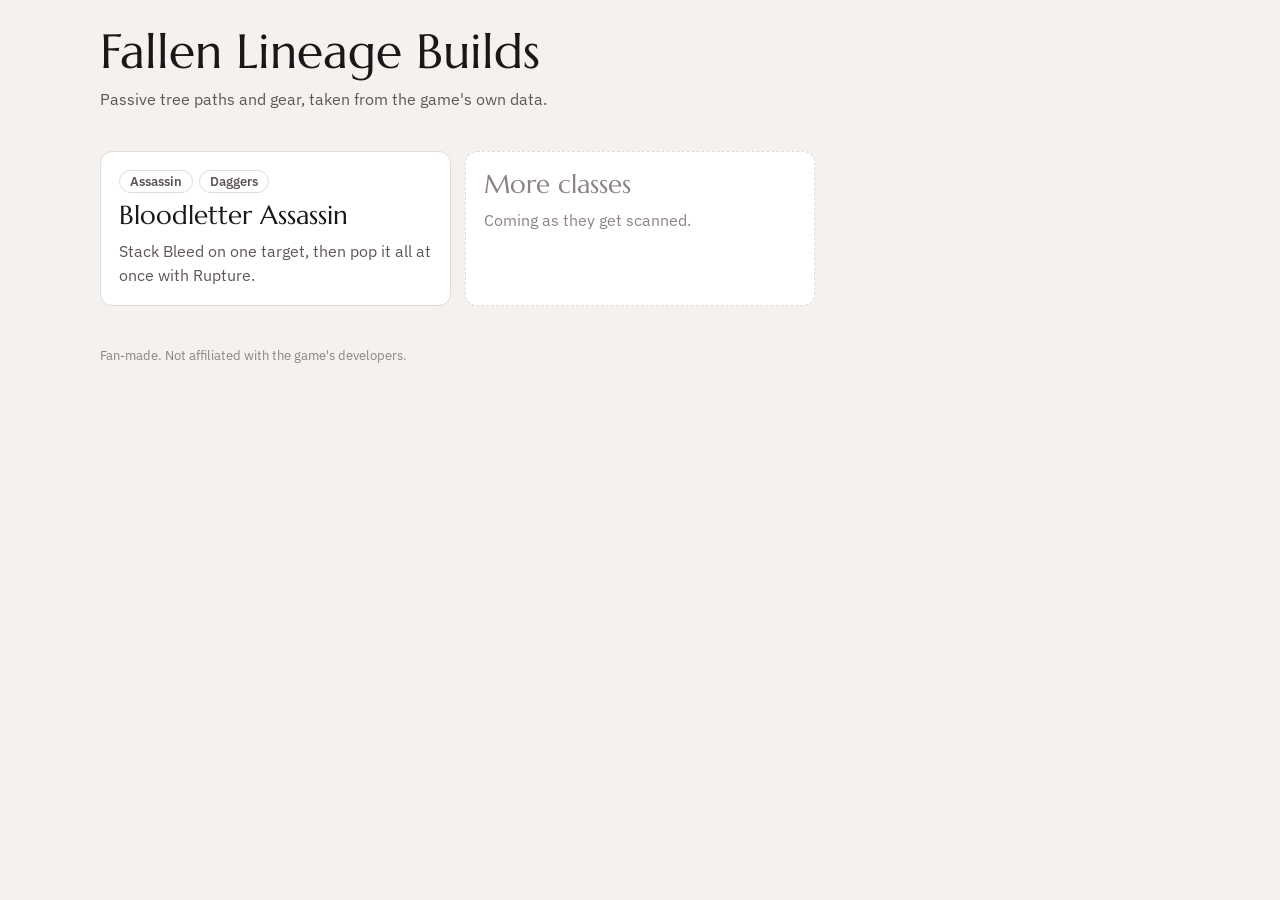
==== index.html @ 60399832 "Add build site: Bloodletter Assassin, tree map, gear and planner Co-Authored-By: Claude Opus 5.5 <no" ====
<!doctype html>
<html lang="en">
<head>
<meta charset="utf-8">
<meta name="viewport" content="width=device-width, initial-scale=1, viewport-fit=cover">
<title>Fallen Lineage Builds</title>
<meta name="description" content="Passive tree paths and gear for Fallen Lineage builds, read from the game's own data.">
<link rel="preconnect" href="https://fonts.googleapis.com">
<link rel="stylesheet" href="https://fonts.googleapis.com/css2?family=Marcellus&family=IBM+Plex+Sans:wght@400;600&family=IBM+Plex+Mono:wght@500&display=swap">
<link rel="stylesheet" href="assets/style.css">
</head>
<body>
<div class="wrap">
  <header>
    <h1>Fallen Lineage Builds</h1>
    <p class="muted">Passive tree paths and gear, taken from the game's own data.</p>
  </header>
  <div class="builds" id="builds"></div>
  <footer>Fan-made. Not affiliated with the game's developers.</footer>
</div>
<script>
fetch('builds/index.json').then(r=>r.json()).then(list=>{
  document.getElementById('builds').innerHTML=list.map(b=>
    `<a class="card bcard" href="build.html?id=${encodeURIComponent(b.id)}">
       <div class="meta"><span class="pill">${b.class}</span><span class="pill">${b.weapon}</span></div>
       <h2>${b.name}</h2><p class="muted">${b.summary}</p></a>`).join('')+
    `<div class="card bcard soon"><h2>More classes</h2><p>Coming as they get scanned.</p></div>`;
});
</script>
</body>
</html>
---- assets/style.css ----
/* One column, four blocks: path, milestones, gear, rotation. */
:root{
  --bg:#f4f1ee; --panel:#ffffff; --panel2:#f8f5f2; --ink:#1b1718; --muted:#5f5658; --faint:#8d8385; --line:#e2dbd7;
  --blood:#b3172b; --blood-ink:#ffffff; --blood-soft:#f6dfe2; --gold:#9a6f10; --node:#d3cbc7; --edge:#e3dcd8;
  --rar-common:#6f6865; --rar-rare:#2563b0; --rar-epic:#7a3cb0; --rar-legendary:#a8650a; --rar-mythic:#c01f35;
  --f-display:"Marcellus", Georgia, serif;
  --f-body:"IBM Plex Sans", system-ui, -apple-system, "Segoe UI", sans-serif;
  --f-mono:"IBM Plex Mono", ui-monospace, Menlo, monospace;
  color-scheme:light;
}
@media (prefers-color-scheme: dark){:root:not([data-theme="light"]){
  --bg:#121011; --panel:#1b1819; --panel2:#221e1f; --ink:#f1ecea; --muted:#bdb3b1; --faint:#857b7a; --line:#332d2e;
  --blood:#f0566a; --blood-ink:#1b0d10; --blood-soft:#3b1a20; --gold:#e0b552; --node:#3d3637; --edge:#2a2425;
  --rar-common:#b2aaa6; --rar-rare:#7cb0f0; --rar-epic:#bf93ea; --rar-legendary:#ebae4c; --rar-mythic:#f46a7c;
  color-scheme:dark;}}
:root[data-theme="dark"]{
  --bg:#121011; --panel:#1b1819; --panel2:#221e1f; --ink:#f1ecea; --muted:#bdb3b1; --faint:#857b7a; --line:#332d2e;
  --blood:#f0566a; --blood-ink:#1b0d10; --blood-soft:#3b1a20; --gold:#e0b552; --node:#3d3637; --edge:#2a2425;
  --rar-common:#b2aaa6; --rar-rare:#7cb0f0; --rar-epic:#bf93ea; --rar-legendary:#ebae4c; --rar-mythic:#f46a7c;
  color-scheme:dark;}
*{box-sizing:border-box}
html{scroll-behavior:smooth}
body{margin:0;background:var(--bg);color:var(--ink);font-family:var(--f-body);font-size:16px;line-height:1.5;
  padding-left:max(16px, env(safe-area-inset-left, 0px));padding-right:max(16px, env(safe-area-inset-right, 0px));padding-block:24px 64px}
.wrap{max-width:1080px;margin:0 auto;display:flex;flex-direction:column;gap:40px}
h1,h2,h3{font-family:var(--f-display);font-weight:400;margin:0;line-height:1.15;text-wrap:balance}
h1{font-size:clamp(2rem,5.5vw,3rem)}
h2{font-size:1.6rem}
h3{font-size:1.1rem}
p{margin:0}
a{color:var(--blood)}
.muted{color:var(--muted)}
.num{font-family:var(--f-mono);font-variant-numeric:tabular-nums}
:focus-visible{outline:2px solid var(--blood);outline-offset:2px}
button{font:inherit;color:var(--ink);background:var(--panel2);border:1px solid var(--line);border-radius:8px;padding:5px 11px;cursor:pointer}
button:hover{border-color:var(--blood)}
.top{display:flex;justify-content:space-between;align-items:center;gap:12px;font-size:.9rem}
.top a{text-decoration:none;color:var(--muted)}
.top a:hover{color:var(--blood)}
header{display:flex;flex-direction:column;gap:8px}
.meta{display:flex;flex-wrap:wrap;gap:6px}
.pill{font-size:.8rem;font-weight:600;border:1px solid var(--line);border-radius:99px;padding:1px 10px;color:var(--muted)}
section{display:flex;flex-direction:column;gap:14px}
.card{background:var(--panel);border:1px solid var(--line);border-radius:12px}

/* tree */
.treegrid{display:grid;grid-template-columns:minmax(0,1.3fr) minmax(0,1fr);gap:16px;align-items:start}
@media (max-width:880px){.treegrid{grid-template-columns:minmax(0,1fr)}}
.mapcol{display:flex;flex-direction:column;gap:10px;min-width:0;position:sticky;top:12px}
@media (max-width:880px){.mapcol{position:static}}
.map{position:relative;overflow:hidden;aspect-ratio:1/1;max-width:100%;touch-action:none}
.map svg{width:100%;height:100%;display:block;cursor:grab}
.map svg.drag{cursor:grabbing}
.ctrl{position:absolute;right:10px;top:10px;display:flex;gap:6px}
.e{stroke:var(--edge);stroke-width:5}
.e.on{stroke:var(--blood);stroke-width:12;stroke-linecap:round}
.n{fill:var(--node);cursor:pointer}
.n.k-keystone{stroke:var(--gold);stroke-width:6}
.n.k-start{fill:var(--panel);stroke:var(--faint);stroke-width:6}
.n.on,.n.k-start.on{fill:var(--blood)}
.badge{cursor:pointer}
.badge circle{fill:var(--blood);stroke:var(--panel);stroke-width:6}
.badge text{fill:var(--blood-ink);font-family:var(--f-mono);font-weight:500;text-anchor:middle;dominant-baseline:central;pointer-events:none}
.badge.off circle{fill:var(--node)}
.badge.off text{fill:var(--muted)}
.lbl{font-family:var(--f-body);font-weight:600;fill:var(--ink);paint-order:stroke;stroke:var(--panel);stroke-linejoin:round;pointer-events:none}
.lbl.off{fill:var(--faint)}
.slider{display:flex;align-items:center;gap:12px;padding:10px 14px}
.slider input{flex:1;min-width:0;accent-color:var(--blood)}
.miles{display:flex;flex-direction:column;overflow:hidden}
.mile{display:grid;grid-template-columns:2.6rem minmax(0,1fr);gap:10px;padding:10px 14px;border:0;border-top:1px solid var(--line);border-radius:0;background:none;text-align:left;width:100%}
.mile:first-child{border-top:0}
.mile:hover,.mile.cur{background:var(--blood-soft)}
.mile .pt{font-family:var(--f-display);font-size:1.4rem;color:var(--blood);line-height:1.1;text-align:center}
.mile b{font-family:var(--f-display);font-weight:400;font-size:1.05rem}
.mile .ks{font-size:.7rem;font-weight:600;color:var(--gold);border:1px solid currentColor;border-radius:99px;padding:0 6px;margin-left:6px;vertical-align:2px}
.mile span.d{display:block;font-size:.88rem;color:var(--muted)}
.mile span.c{display:block;font-size:.85rem;color:var(--blood)}
.mile.fill{cursor:default;color:var(--muted);font-size:.88rem}
.mile.fill:hover{background:none}

/* gear */
.gear{display:flex;flex-direction:column}
.gr{display:grid;grid-template-columns:5rem minmax(0,1fr) auto;gap:6px 14px;align-items:baseline;padding:12px 16px;border-top:1px solid var(--line)}
.gr:first-child{border-top:0}
.gr .slot{font-size:.85rem;font-weight:600;color:var(--muted)}
.gr .name{font-family:var(--f-display);font-size:1.1rem}
.gr .why{grid-column:2;font-size:.9rem;color:var(--muted)}
.gr .alt{grid-column:2;font-size:.82rem;color:var(--faint)}
.gr .price{grid-row:1;grid-column:3;text-align:right;white-space:nowrap}
@media (max-width:520px){.gr{grid-template-columns:minmax(0,1fr) auto}.gr .slot{grid-column:1/-1}.gr .why,.gr .alt{grid-column:1/-1}.gr .price{grid-row:2;grid-column:2}}
.r-common{color:var(--rar-common)}.r-rare{color:var(--rar-rare)}.r-epic{color:var(--rar-epic)}.r-legendary{color:var(--rar-legendary)}.r-mythic{color:var(--rar-mythic)}

/* rotation */
.rot{display:grid;grid-template-columns:repeat(auto-fit,minmax(170px,1fr));gap:10px;list-style:none;margin:0;padding:0;counter-reset:r}
.rot li{counter-increment:r;padding:12px 14px;display:flex;flex-direction:column;gap:2px}
.rot li::before{content:counter(r);font-family:var(--f-display);font-size:1.4rem;color:var(--blood);line-height:1}
.rot b{font-weight:600}
.rot span{font-size:.88rem;color:var(--muted)}

/* index */
.builds{display:grid;grid-template-columns:repeat(auto-fill,minmax(280px,1fr));gap:14px}
.bcard{display:flex;flex-direction:column;gap:8px;padding:18px;text-decoration:none;color:inherit}
.bcard:hover{border-color:var(--blood)}
.bcard.soon{border-style:dashed;color:var(--faint)}
footer{font-size:.82rem;color:var(--faint)}
@media (prefers-reduced-motion: reduce){html{scroll-behavior:auto}*{transition:none!important}}
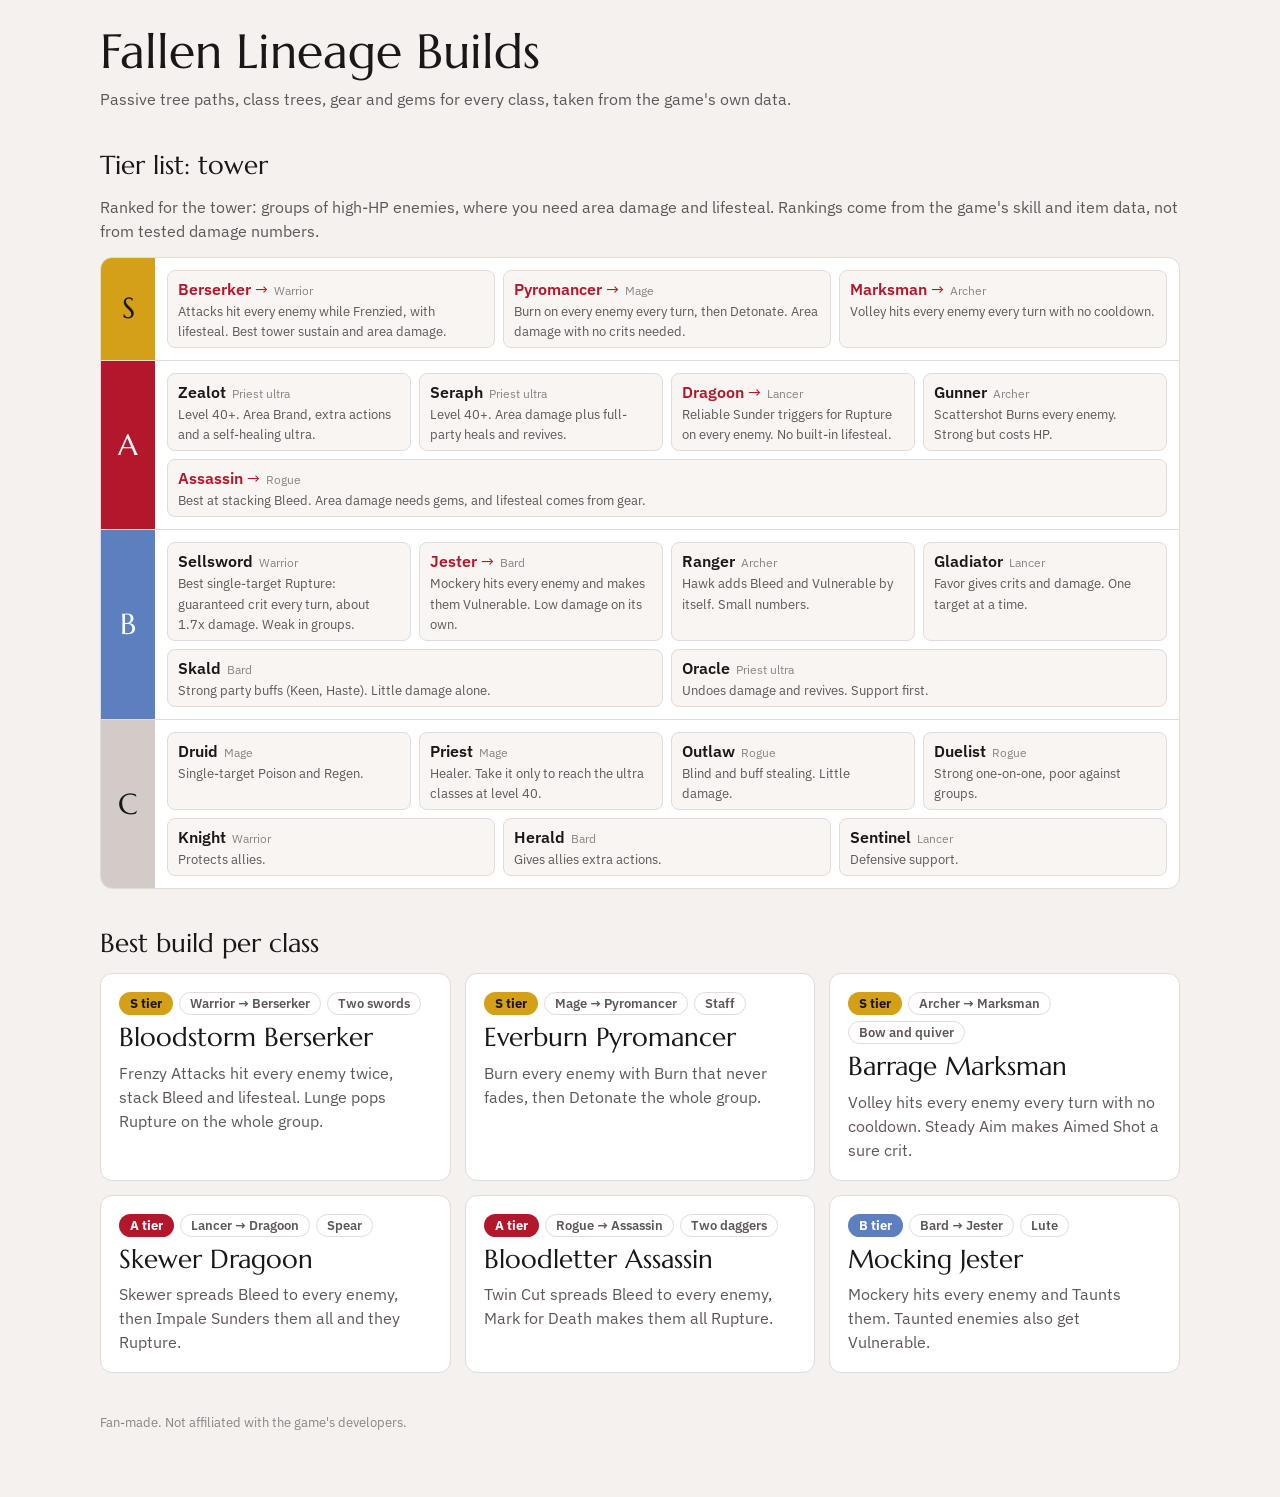
==== commit b5797fd6: "Builds for all six classes, tower tier list, skill gems - tools/make_builds.py generates every build" ====
--- a/index.html
+++ b/index.html
@@ -13,18 +13,30 @@
 <div class="wrap">
   <header>
     <h1>Fallen Lineage Builds</h1>
-    <p class="muted">Passive tree paths and gear, taken from the game's own data.</p>
+    <p class="muted">Passive tree paths, class trees, gear and gems for every class, taken from the game's own data.</p>
   </header>
-  <div class="builds" id="builds"></div>
+  <section>
+    <h2>Tier list: tower</h2>
+    <p class="muted">Ranked for the tower: groups of high-HP enemies, where you need area damage and lifesteal. Rankings come from the game's skill and item data, not from tested damage numbers.</p>
+    <div class="card tiers" id="tiers"></div>
+  </section>
+  <section>
+    <h2>Best build per class</h2>
+    <div class="builds" id="builds"></div>
+  </section>
   <footer>Fan-made. Not affiliated with the game's developers.</footer>
 </div>
 <script>
-fetch('builds/index.json').then(r=>r.json()).then(list=>{
+Promise.all([fetch('builds/index.json').then(r=>r.json()),fetch('builds/tiers.json').then(r=>r.json())]).then(([list,tiers])=>{
+  const link={};list.forEach(b=>link[b.class.split('→').pop().trim()]=b.id);
+  document.getElementById('tiers').innerHTML=tiers.map(t=>
+    `<div class="trow"><span class="tl t-${t.tier}">${t.tier}</span><div class="ents">${t.entries.map(e=>{
+      const name=link[e.name]?`<a href="build.html?id=${link[e.name]}"><b>${e.name}</b> →</a>`:`<b>${e.name}</b>`;
+      return `<div class="ent">${name}<span class="f">${e.from}</span><p>${e.why}</p></div>`}).join('')}</div></div>`).join('');
   document.getElementById('builds').innerHTML=list.map(b=>
     `<a class="card bcard" href="build.html?id=${encodeURIComponent(b.id)}">
-       <div class="meta"><span class="pill">${b.class}</span><span class="pill">${b.weapon}</span></div>
-       <h2>${b.name}</h2><p class="muted">${b.summary}</p></a>`).join('')+
-    `<div class="card bcard soon"><h2>More classes</h2><p>Coming as they get scanned.</p></div>`;
+       <div class="meta"><span class="pill tier t-${b.tier}">${b.tier} tier</span><span class="pill">${b.class}</span><span class="pill">${b.weapon}</span></div>
+       <h2>${b.name}</h2><p class="muted">${b.summary}</p></a>`).join('');
 });
 </script>
 </body>
--- a/assets/style.css
+++ b/assets/style.css
@@ -105,3 +105,41 @@
 .bcard.soon{border-style:dashed;color:var(--faint)}
 footer{font-size:.82rem;color:var(--faint)}
 @media (prefers-reduced-motion: reduce){html{scroll-behavior:auto}*{transition:none!important}}
+
+/* class tree */
+[hidden]{display:none!important}
+.ctree{display:grid;grid-template-columns:repeat(3,minmax(0,1fr));gap:12px}
+@media (max-width:760px){.ctree{grid-template-columns:minmax(0,1fr)}}
+.br{padding:14px;display:flex;flex-direction:column;gap:8px}
+.cn{display:grid;grid-template-columns:1.8rem minmax(0,1fr);gap:8px;padding:8px;border-radius:8px;color:var(--faint)}
+.cn.on{background:var(--blood-soft);color:var(--ink)}
+.cn .cnum{font-family:var(--f-display);font-size:1.3rem;color:var(--blood);line-height:1.1;text-align:center}
+.cn b{font-weight:600}
+.cn .d{display:block;font-size:.85rem}
+.cn.on .d{color:var(--muted)}
+.cn .w{display:block;font-size:.82rem;color:var(--blood)}
+.ks{font-size:.7rem;font-weight:600;color:var(--gold);border:1px solid currentColor;border-radius:99px;padding:0 6px}
+.mile.stat{background:var(--blood-soft);color:var(--ink)}
+.mile.stat b{font-family:var(--f-body);font-weight:600;font-size:.98rem}
+
+/* gems */
+.gemrow{display:flex;flex-wrap:wrap;gap:6px;margin-bottom:4px}
+.gem{border:1px solid var(--line);border-radius:8px;background:var(--panel2);font-size:.85rem}
+.gem summary{cursor:pointer;padding:2px 10px;font-weight:600;color:var(--ink);list-style:none}
+.gem summary::-webkit-details-marker{display:none}
+.gem[open]{flex-basis:100%}
+.gem span{display:block;padding:4px 10px 8px;color:var(--muted)}
+
+/* tiers */
+.tier{color:var(--ink);border-color:transparent;font-weight:700}
+.t-S{background:#d4a017;color:#1b1718}.t-A{background:var(--blood);color:var(--blood-ink)}.t-B{background:#5b7fbf;color:#fff}.t-C{background:var(--node);color:var(--ink)}
+.tiers{display:flex;flex-direction:column;overflow:hidden}
+.trow{display:grid;grid-template-columns:3.4rem minmax(0,1fr);border-top:1px solid var(--line)}
+.trow:first-child{border-top:0}
+.trow .tl{display:flex;align-items:center;justify-content:center;font-family:var(--f-display);font-size:1.8rem}
+.trow .ents{display:flex;flex-wrap:wrap;gap:8px;padding:12px}
+.ent{background:var(--panel2);border:1px solid var(--line);border-radius:8px;padding:6px 10px;min-width:0;max-width:100%;flex:1 1 230px}
+.ent b{font-weight:600}
+.ent .f{font-size:.78rem;color:var(--faint);margin-left:6px}
+.ent p{font-size:.84rem;color:var(--muted)}
+.ent a{text-decoration:none}
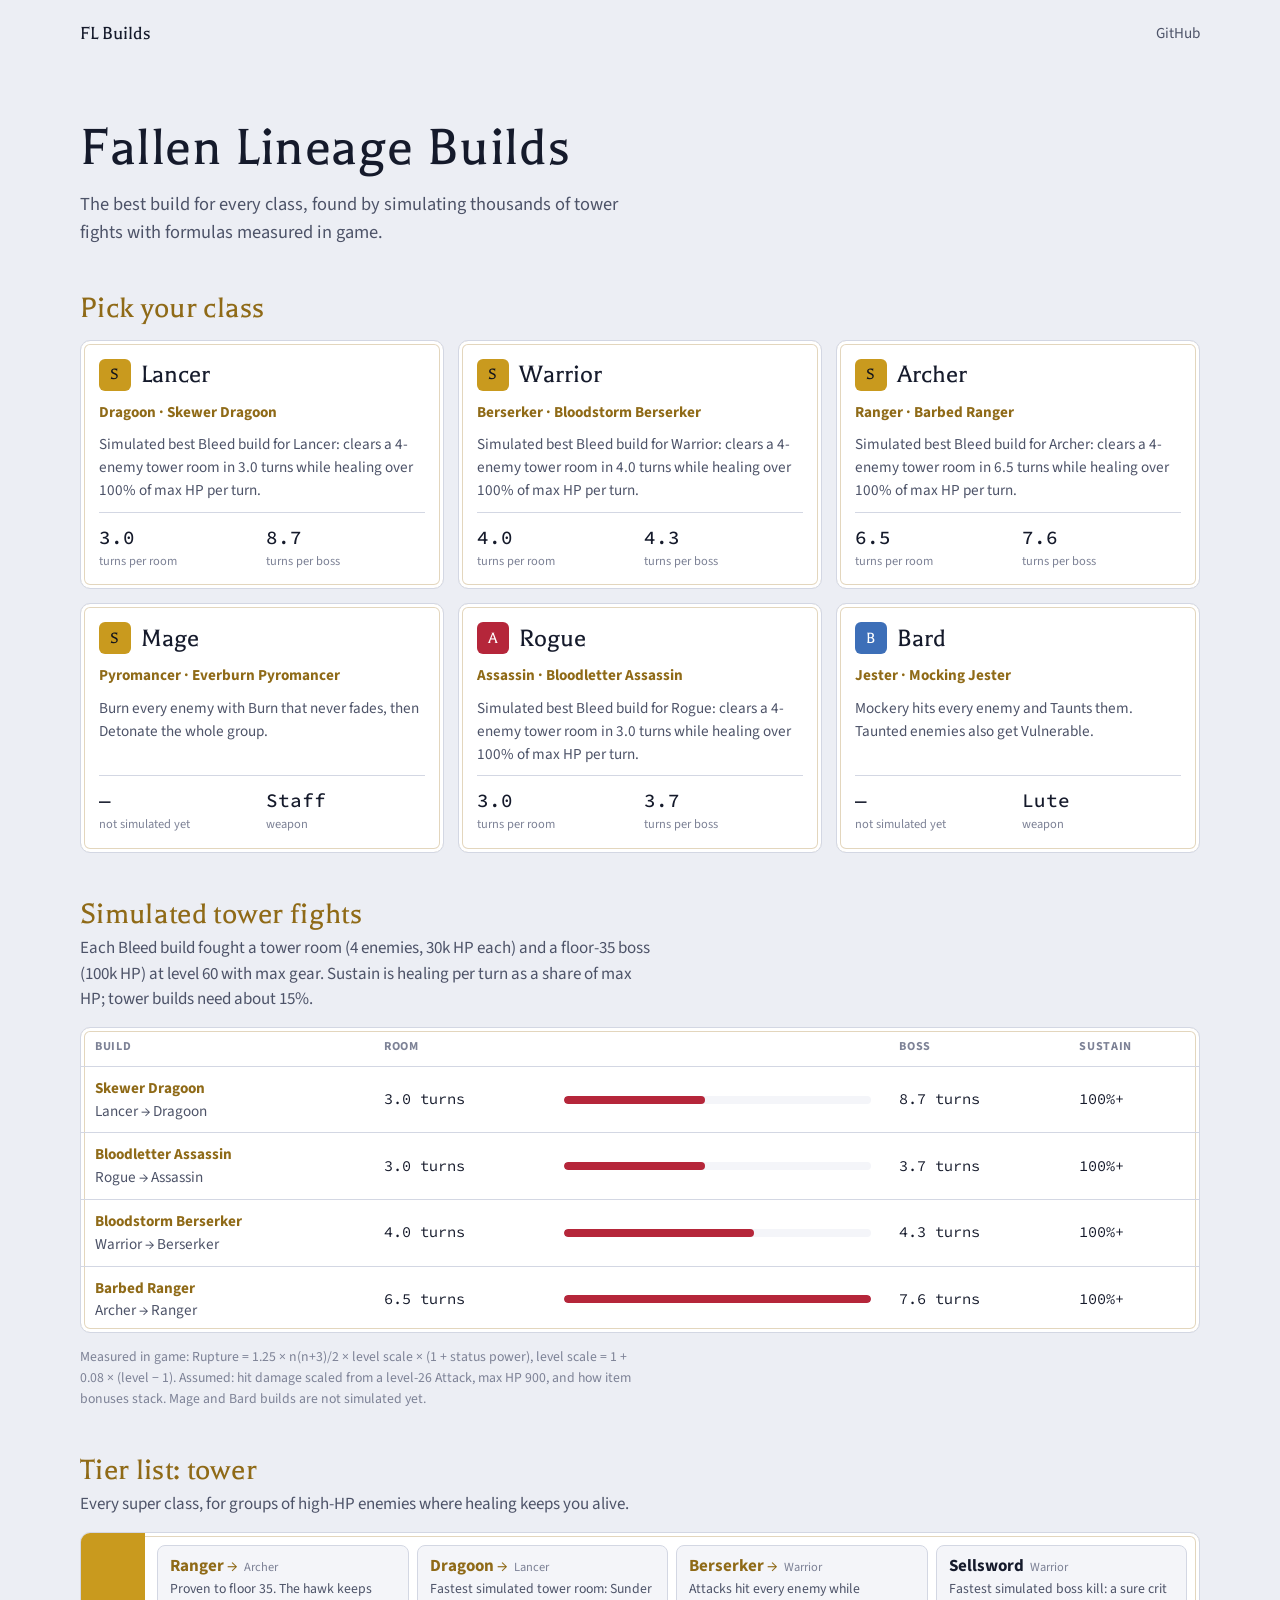
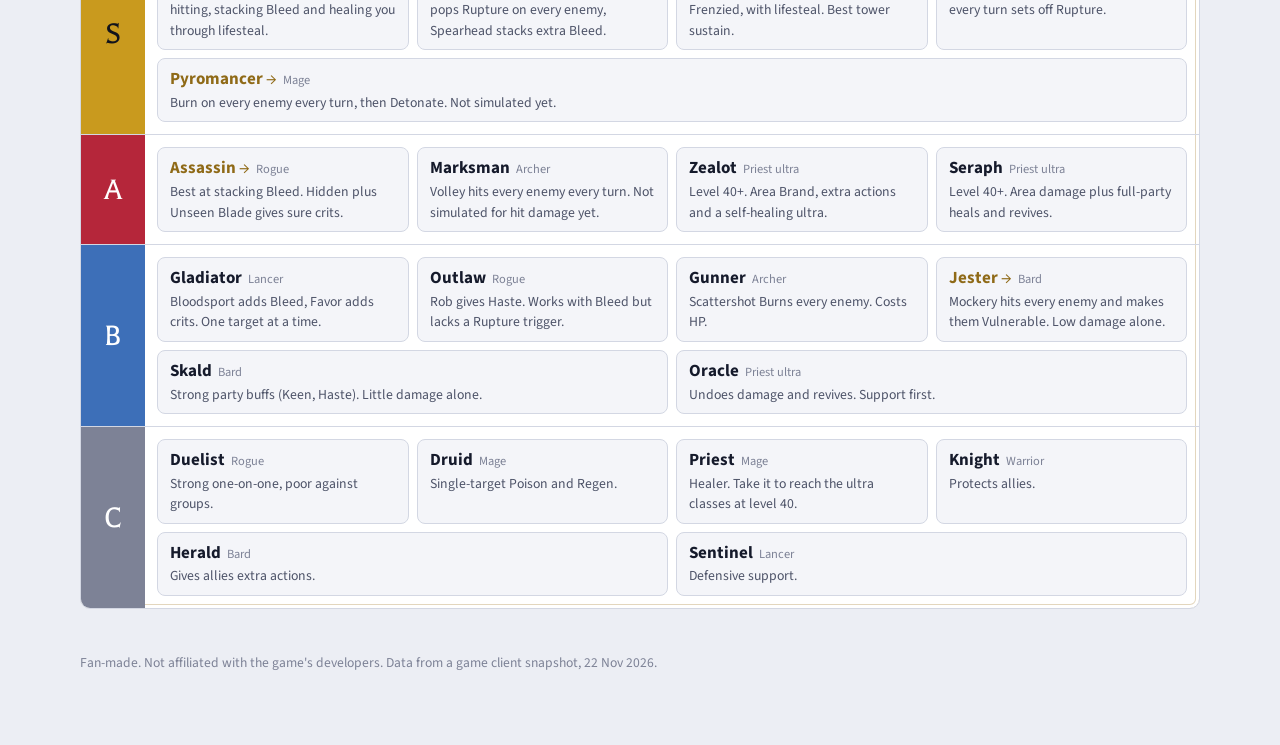
==== commit 4fc2d25c: "Redesign site; simulator-driven builds with sustain scoring - New look based on the game's own UI (n" ====
--- a/index.html
+++ b/index.html
@@ -4,39 +4,70 @@
 <meta charset="utf-8">
 <meta name="viewport" content="width=device-width, initial-scale=1, viewport-fit=cover">
 <title>Fallen Lineage Builds</title>
-<meta name="description" content="Passive tree paths and gear for Fallen Lineage builds, read from the game's own data.">
+<meta name="description" content="Best build for every Fallen Lineage class, found by simulating thousands of tower fights.">
 <link rel="preconnect" href="https://fonts.googleapis.com">
-<link rel="stylesheet" href="https://fonts.googleapis.com/css2?family=Marcellus&family=IBM+Plex+Sans:wght@400;600&family=IBM+Plex+Mono:wght@500&display=swap">
+<link rel="stylesheet" href="https://fonts.googleapis.com/css2?family=Balthazar&family=Source+Sans+3:wght@400;600;700&family=Source+Code+Pro:wght@500&display=swap">
 <link rel="stylesheet" href="assets/style.css">
 </head>
 <body>
 <div class="wrap">
-  <header>
+  <div class="top"><a class="brand" href="./">FL Builds</a><a href="https://github.com/IamN4m3l3ss/FL-Builds">GitHub</a></div>
+
+  <header class="hero">
     <h1>Fallen Lineage Builds</h1>
-    <p class="muted">Passive tree paths, class trees, gear and gems for every class, taken from the game's own data.</p>
+    <p>The best build for every class, found by simulating thousands of tower fights with formulas measured in game.</p>
   </header>
+
   <section>
-    <h2>Tier list: tower</h2>
-    <p class="muted">Ranked for the tower: groups of high-HP enemies, where you need area damage and lifesteal. Rankings come from the game's skill and item data, not from tested damage numbers.</p>
-    <div class="card tiers" id="tiers"></div>
+    <div class="sechead"><h2>Pick your class</h2></div>
+    <div class="crests" id="crests"></div>
   </section>
+
+  <section id="sim">
+    <div class="sechead">
+      <h2>Simulated tower fights</h2>
+      <p>Each Bleed build fought a tower room (4 enemies, 30k HP each) and a floor-35 boss (100k HP) at level 60 with max gear. Sustain is healing per turn as a share of max HP; tower builds need about 15%.</p>
+    </div>
+    <div class="panel tablewrap"><table>
+      <thead><tr><th>Build</th><th>Room</th><th></th><th>Boss</th><th>Sustain</th></tr></thead>
+      <tbody id="simrows"></tbody>
+    </table></div>
+    <p class="note">Measured in game: Rupture = 1.25 × n(n+3)/2 × level scale × (1 + status power), level scale = 1 + 0.08 × (level − 1). Assumed: hit damage scaled from a level-26 Attack, max HP 900, and how item bonuses stack. Mage and Bard builds are not simulated yet.</p>
+  </section>
+
   <section>
-    <h2>Best build per class</h2>
-    <div class="builds" id="builds"></div>
+    <div class="sechead"><h2>Tier list: tower</h2><p>Every super class, for groups of high-HP enemies where healing keeps you alive.</p></div>
+    <div class="panel tiers" id="tiers"></div>
   </section>
-  <footer>Fan-made. Not affiliated with the game's developers.</footer>
+
+  <footer>Fan-made. Not affiliated with the game's developers. Data from a game client snapshot, 22 Nov 2026.</footer>
 </div>
 <script>
-Promise.all([fetch('builds/index.json').then(r=>r.json()),fetch('builds/tiers.json').then(r=>r.json())]).then(([list,tiers])=>{
-  const link={};list.forEach(b=>link[b.class.split('→').pop().trim()]=b.id);
-  document.getElementById('tiers').innerHTML=tiers.map(t=>
-    `<div class="trow"><span class="tl t-${t.tier}">${t.tier}</span><div class="ents">${t.entries.map(e=>{
-      const name=link[e.name]?`<a href="build.html?id=${link[e.name]}"><b>${e.name}</b> →</a>`:`<b>${e.name}</b>`;
-      return `<div class="ent">${name}<span class="f">${e.from}</span><p>${e.why}</p></div>`}).join('')}</div></div>`).join('');
-  document.getElementById('builds').innerHTML=list.map(b=>
-    `<a class="card bcard" href="build.html?id=${encodeURIComponent(b.id)}">
-       <div class="meta"><span class="pill tier t-${b.tier}">${b.tier} tier</span><span class="pill">${b.class}</span><span class="pill">${b.weapon}</span></div>
-       <h2>${b.name}</h2><p class="muted">${b.summary}</p></a>`).join('');
+Promise.all([fetch('builds/index.json').then(r => r.json()), fetch('builds/tiers.json').then(r => r.json())]).then(([list, tiers]) => {
+  const link = {}; list.forEach(b => link[b.class.split('→').pop().trim()] = b.id);
+  const t = (x, d = 1) => x == null ? '—' : x.toFixed(d);
+  document.getElementById('crests').innerHTML = list.map(b => {
+    const [cls, sup] = b.class.split('→').map(s => s.trim());
+    const stats = b.sim
+      ? `<div class="stat"><b>${t(b.sim.room)}</b><span>turns per room</span></div><div class="stat"><b>${t(b.sim.boss)}</b><span>turns per boss</span></div>`
+      : `<div class="stat"><b>—</b><span>not simulated yet</span></div><div class="stat"><b>${b.weapon}</b><span>weapon</span></div>`;
+    return `<a class="panel crest" href="build.html?id=${encodeURIComponent(b.id)}">
+      <div class="row"><span class="tier ${b.tier}">${b.tier}</span><span class="cls">${cls}</span></div>
+      <span class="sup">${sup} · ${b.name}</span>
+      <p>${b.summary}</p>
+      <div class="stats">${stats}</div></a>`;
+  }).join('');
+  const sims = list.filter(b => b.sim).sort((a, b) => a.sim.room - b.sim.room);
+  const worst = Math.max(...sims.map(b => b.sim.room), 1);
+  document.getElementById('simrows').innerHTML = sims.map(b =>
+    `<tr><td><a href="build.html?id=${b.id}">${b.name}</a><br><span class="muted">${b.class}</span></td>
+     <td class="n">${t(b.sim.room)} turns</td><td style="width:30%"><div class="bar"><i style="width:${(b.sim.room / worst * 100).toFixed(0)}%"></i></div></td>
+     <td class="n">${t(b.sim.boss)} turns</td><td class="n">${b.sim.sustain == null ? '—' : b.sim.sustain >= 100 ? '100%+' : b.sim.sustain.toFixed(0) + '%'}</td></tr>`).join('');
+  document.getElementById('tiers').innerHTML = tiers.map(row =>
+    `<div class="trow"><span class="tl ${row.tier}">${row.tier}</span><div class="ents">${row.entries.map(e => {
+      const nm = link[e.name] ? `<a href="build.html?id=${link[e.name]}"><b>${e.name}</b> →</a>` : `<b>${e.name}</b>`;
+      return `<div class="ent">${nm}<span class="f">${e.from}</span><p>${e.why}</p></div>`;
+    }).join('')}</div></div>`).join('');
 });
 </script>
 </body>
--- a/assets/style.css
+++ b/assets/style.css
@@ -1,145 +1,214 @@
-/* One column, four blocks: path, milestones, gear, rotation. */
+/* War table: the game's own UI language (navy panels, thin gold frames, Balthazar) for a build codex.
+   Layout: one column; sticky section bar on build pages; every block is a framed panel. */
 :root{
-  --bg:#f4f1ee; --panel:#ffffff; --panel2:#f8f5f2; --ink:#1b1718; --muted:#5f5658; --faint:#8d8385; --line:#e2dbd7;
-  --blood:#b3172b; --blood-ink:#ffffff; --blood-soft:#f6dfe2; --gold:#9a6f10; --node:#d3cbc7; --edge:#e3dcd8;
-  --rar-common:#6f6865; --rar-rare:#2563b0; --rar-epic:#7a3cb0; --rar-legendary:#a8650a; --rar-mythic:#c01f35;
-  --f-display:"Marcellus", Georgia, serif;
-  --f-body:"IBM Plex Sans", system-ui, -apple-system, "Segoe UI", sans-serif;
-  --f-mono:"IBM Plex Mono", ui-monospace, Menlo, monospace;
+  --bg:#eceef4; --panel:#ffffff; --panel2:#f4f5f9; --line:#d3d7e3; --frame:#b89a5a;
+  --ink:#151a2b; --muted:#4d5368; --faint:#7d8296;
+  --gold:#8f6a17; --blood:#b5263a; --blood-soft:#f8e3e6; --sky:#2b62c4; --violet:#7b45c4;
+  --t-S:#c99a1e; --t-A:#b5263a; --t-B:#3d6fb8; --t-C:#7d8296;
+  --node:#c9cdd9; --edge:#dde0e9;
+  --f-display:"Balthazar", "Cinzel", Georgia, serif;
+  --f-body:"Source Sans 3", "Source Sans Pro", system-ui, -apple-system, "Segoe UI", sans-serif;
+  --f-mono:"Source Code Pro", ui-monospace, Menlo, monospace;
   color-scheme:light;
 }
 @media (prefers-color-scheme: dark){:root:not([data-theme="light"]){
-  --bg:#121011; --panel:#1b1819; --panel2:#221e1f; --ink:#f1ecea; --muted:#bdb3b1; --faint:#857b7a; --line:#332d2e;
-  --blood:#f0566a; --blood-ink:#1b0d10; --blood-soft:#3b1a20; --gold:#e0b552; --node:#3d3637; --edge:#2a2425;
-  --rar-common:#b2aaa6; --rar-rare:#7cb0f0; --rar-epic:#bf93ea; --rar-legendary:#ebae4c; --rar-mythic:#f46a7c;
+  --bg:#0c1020; --panel:#141a2c; --panel2:#1b2238; --line:#262f4a; --frame:#6e5a34;
+  --ink:#eee8d8; --muted:#aeb0c2; --faint:#6f7490;
+  --gold:#e0be72; --blood:#ec5a68; --blood-soft:#3a1822; --sky:#7fb0ff; --violet:#b48cf0;
+  --t-S:#e0b54a; --t-A:#e2505f; --t-B:#5f8fdc; --t-C:#5d6380;
+  --node:#2c3550; --edge:#1f273d;
   color-scheme:dark;}}
 :root[data-theme="dark"]{
-  --bg:#121011; --panel:#1b1819; --panel2:#221e1f; --ink:#f1ecea; --muted:#bdb3b1; --faint:#857b7a; --line:#332d2e;
-  --blood:#f0566a; --blood-ink:#1b0d10; --blood-soft:#3b1a20; --gold:#e0b552; --node:#3d3637; --edge:#2a2425;
-  --rar-common:#b2aaa6; --rar-rare:#7cb0f0; --rar-epic:#bf93ea; --rar-legendary:#ebae4c; --rar-mythic:#f46a7c;
+  --bg:#0c1020; --panel:#141a2c; --panel2:#1b2238; --line:#262f4a; --frame:#6e5a34;
+  --ink:#eee8d8; --muted:#aeb0c2; --faint:#6f7490;
+  --gold:#e0be72; --blood:#ec5a68; --blood-soft:#3a1822; --sky:#7fb0ff; --violet:#b48cf0;
+  --t-S:#e0b54a; --t-A:#e2505f; --t-B:#5f8fdc; --t-C:#5d6380;
+  --node:#2c3550; --edge:#1f273d;
   color-scheme:dark;}
+
 *{box-sizing:border-box}
-html{scroll-behavior:smooth}
-body{margin:0;background:var(--bg);color:var(--ink);font-family:var(--f-body);font-size:16px;line-height:1.5;
-  padding-left:max(16px, env(safe-area-inset-left, 0px));padding-right:max(16px, env(safe-area-inset-right, 0px));padding-block:24px 64px}
-.wrap{max-width:1080px;margin:0 auto;display:flex;flex-direction:column;gap:40px}
-h1,h2,h3{font-family:var(--f-display);font-weight:400;margin:0;line-height:1.15;text-wrap:balance}
-h1{font-size:clamp(2rem,5.5vw,3rem)}
-h2{font-size:1.6rem}
-h3{font-size:1.1rem}
+[hidden]{display:none!important}
+html{scroll-behavior:smooth;scroll-padding-top:64px}
+body{margin:0;background:var(--bg);color:var(--ink);font-family:var(--f-body);font-size:17px;line-height:1.5;
+  padding-left:max(16px, env(safe-area-inset-left, 0px));padding-right:max(16px, env(safe-area-inset-right, 0px));padding-block:0 72px}
+body::before{content:"";position:fixed;inset:0 0 auto;height:env(safe-area-inset-top, 0px);z-index:10;background:var(--bg)}
+.wrap{max-width:1120px;margin:0 auto;display:flex;flex-direction:column;gap:44px}
+h1,h2,h3{font-family:var(--f-display);font-weight:400;margin:0;line-height:1.1;text-wrap:balance;letter-spacing:.01em}
+h1{font-size:clamp(2.4rem,6vw,3.6rem)}
+h2{font-size:clamp(1.6rem,3.2vw,2rem);color:var(--gold)}
+h3{font-size:1.25rem}
 p{margin:0}
-a{color:var(--blood)}
+a{color:inherit}
 .muted{color:var(--muted)}
 .num{font-family:var(--f-mono);font-variant-numeric:tabular-nums}
-:focus-visible{outline:2px solid var(--blood);outline-offset:2px}
-button{font:inherit;color:var(--ink);background:var(--panel2);border:1px solid var(--line);border-radius:8px;padding:5px 11px;cursor:pointer}
-button:hover{border-color:var(--blood)}
-.top{display:flex;justify-content:space-between;align-items:center;gap:12px;font-size:.9rem}
+:focus-visible{outline:2px solid var(--gold);outline-offset:2px}
+button{font:inherit;font-size:.9rem;color:var(--ink);background:var(--panel2);border:1px solid var(--line);border-radius:6px;padding:5px 12px;cursor:pointer}
+button:hover{border-color:var(--gold)}
+
+/* framed panel, like the in-game windows */
+.panel{background:var(--panel);border:1px solid var(--line);border-radius:10px;
+  box-shadow:inset 0 0 0 3px var(--panel), inset 0 0 0 4px color-mix(in srgb, var(--frame) 40%, transparent)}
+.label{font-size:.76rem;font-weight:700;letter-spacing:.08em;text-transform:uppercase;color:var(--faint)}
+.tier{display:inline-flex;align-items:center;justify-content:center;font-family:var(--f-display);font-size:1.05rem;width:1.9em;height:1.9em;border-radius:6px;color:#11131c;background:var(--t-C);flex:none}
+.tier.S{background:var(--t-S)}.tier.A{background:var(--t-A);color:#fff}.tier.B{background:var(--t-B);color:#fff}.tier.C{background:var(--t-C);color:#fff}
+.chip{display:inline-flex;align-items:center;gap:6px;font-size:.86rem;border:1px solid var(--line);border-radius:99px;padding:2px 11px;color:var(--muted);background:var(--panel2)}
+
+/* top bar */
+.top{display:flex;justify-content:space-between;align-items:center;gap:12px;padding-block:18px 0;font-size:.95rem}
 .top a{text-decoration:none;color:var(--muted)}
-.top a:hover{color:var(--blood)}
-header{display:flex;flex-direction:column;gap:8px}
-.meta{display:flex;flex-wrap:wrap;gap:6px}
-.pill{font-size:.8rem;font-weight:600;border:1px solid var(--line);border-radius:99px;padding:1px 10px;color:var(--muted)}
+.top a:hover{color:var(--gold)}
+.brand{font-family:var(--f-display);font-size:1.25rem;color:var(--ink)!important}
+
+/* home */
+.hero{display:flex;flex-direction:column;gap:12px;padding-top:24px}
+.hero p{font-size:1.15rem;color:var(--muted);max-width:62ch}
+.crests{display:grid;grid-template-columns:repeat(3,minmax(0,1fr));gap:14px}
+@media (max-width:900px){.crests{grid-template-columns:repeat(2,minmax(0,1fr))}}
+@media (max-width:560px){.crests{grid-template-columns:minmax(0,1fr)}}
+.crest{display:flex;flex-direction:column;gap:10px;padding:18px;text-decoration:none;transition:transform .15s}
+.crest:hover{transform:translateY(-2px)}
+.crest .row{display:flex;align-items:center;gap:10px}
+.crest .cls{font-family:var(--f-display);font-size:1.7rem;line-height:1}
+.crest .sup{color:var(--gold);font-weight:700;font-size:.95rem}
+.crest p{color:var(--muted);font-size:.95rem}
+.stats{display:grid;grid-template-columns:repeat(2,minmax(0,1fr));gap:8px;border-top:1px solid var(--line);padding-top:10px;margin-top:auto}
+.stat{display:flex;flex-direction:column}
+.stat b{font-family:var(--f-mono);font-size:1.2rem;font-weight:500}
+.stat span{font-size:.78rem;color:var(--faint)}
+.tiers{display:flex;flex-direction:column;overflow:hidden}
+.trow{display:grid;grid-template-columns:4rem minmax(0,1fr);border-top:1px solid var(--line)}
+.trow:first-child{border-top:0}
+.trow .tl{display:flex;align-items:center;justify-content:center;font-family:var(--f-display);font-size:2rem;color:#11131c}
+.trow .tl.A,.trow .tl.B,.trow .tl.C{color:#fff}
+.trow .tl.S{background:var(--t-S)}.trow .tl.A{background:var(--t-A)}.trow .tl.B{background:var(--t-B)}.trow .tl.C{background:var(--t-C)}
+.ents{display:flex;flex-wrap:wrap;gap:8px;padding:12px}
+.ent{flex:1 1 210px;min-width:0;padding:8px 12px;border-radius:8px;background:var(--panel2);border:1px solid var(--line)}
+.ent b{font-weight:700}
+.ent .f{font-size:.78rem;color:var(--faint);margin-left:6px}
+.ent p{font-size:.86rem;color:var(--muted)}
+.ent a{text-decoration:none;color:var(--gold)}
+.tablewrap{overflow-x:auto}
+table{border-collapse:collapse;width:100%;min-width:640px;font-size:.95rem}
+th,td{text-align:left;padding:10px 14px;border-bottom:1px solid var(--line);vertical-align:middle}
+th{font-size:.76rem;font-weight:700;letter-spacing:.06em;text-transform:uppercase;color:var(--faint)}
+td.n{font-family:var(--f-mono);font-variant-numeric:tabular-nums}
+tr:last-child td{border-bottom:0}
+td a{color:var(--gold);text-decoration:none;font-weight:700}
+.bar{height:8px;border-radius:99px;background:var(--panel2);overflow:hidden;min-width:80px}
+.bar i{display:block;height:100%;background:var(--blood);border-radius:99px}
+
+/* build page */
+.secbar{position:sticky;top:env(safe-area-inset-top, 0px);z-index:5;background:color-mix(in srgb, var(--bg) 90%, transparent);backdrop-filter:blur(8px);
+  border-bottom:1px solid var(--line);margin-inline:calc(-1 * max(16px, env(safe-area-inset-left, 0px)));padding:8px max(16px, env(safe-area-inset-left, 0px))}
+.secbar nav{max-width:1120px;margin:0 auto;display:flex;gap:2px;overflow-x:auto;scrollbar-width:none;align-items:center}
+.secbar a{text-decoration:none;color:var(--muted);font-weight:700;font-size:.92rem;padding:6px 12px;border-radius:6px;white-space:nowrap}
+.secbar a:hover{color:var(--ink);background:var(--panel2)}
+.secbar a.home{font-family:var(--f-display);font-weight:400;font-size:1.05rem;color:var(--gold);margin-right:8px}
+.bhead{display:flex;flex-direction:column;gap:12px;padding-top:8px}
+.bhead .meta{display:flex;flex-wrap:wrap;gap:8px;align-items:center}
+.bhead p{font-size:1.12rem;color:var(--muted);max-width:64ch}
+.overview{display:grid;grid-template-columns:repeat(5,minmax(0,1fr));overflow:hidden}
+@media (max-width:820px){.overview{grid-template-columns:repeat(2,minmax(0,1fr))}}
+.ov{padding:14px 16px;border-left:1px solid var(--line);display:flex;flex-direction:column;gap:2px;min-width:0}
+.ov:first-child{border-left:0}
+@media (max-width:820px){.ov{border-left:0;border-top:1px solid var(--line)}.ov:nth-child(-n+2){border-top:0}}
+.ov b{font-family:var(--f-mono);font-size:1.45rem;font-weight:500}
+.ov span{font-size:.82rem;color:var(--faint)}
 section{display:flex;flex-direction:column;gap:14px}
-.card{background:var(--panel);border:1px solid var(--line);border-radius:12px}
-
-/* tree */
-.treegrid{display:grid;grid-template-columns:minmax(0,1.3fr) minmax(0,1fr);gap:16px;align-items:start}
-@media (max-width:880px){.treegrid{grid-template-columns:minmax(0,1fr)}}
-.mapcol{display:flex;flex-direction:column;gap:10px;min-width:0;position:sticky;top:12px}
-@media (max-width:880px){.mapcol{position:static}}
+.sechead{display:flex;flex-direction:column;gap:4px}
+.sechead p{color:var(--muted);max-width:72ch}
+
+/* map */
+.treegrid{display:grid;grid-template-columns:minmax(0,1.4fr) minmax(0,1fr);gap:16px;align-items:start}
+@media (max-width:900px){.treegrid{grid-template-columns:minmax(0,1fr)}}
+.mapcol{display:flex;flex-direction:column;gap:10px;min-width:0;position:sticky;top:64px}
+@media (max-width:900px){.mapcol{position:static}}
 .map{position:relative;overflow:hidden;aspect-ratio:1/1;max-width:100%;touch-action:none}
 .map svg{width:100%;height:100%;display:block;cursor:grab}
 .map svg.drag{cursor:grabbing}
-.ctrl{position:absolute;right:10px;top:10px;display:flex;gap:6px}
+.ctrl{position:absolute;right:12px;top:12px;display:flex;gap:6px}
 .e{stroke:var(--edge);stroke-width:5}
-.e.on{stroke:var(--blood);stroke-width:12;stroke-linecap:round}
+.e.on{stroke:var(--blood);stroke-width:13;stroke-linecap:round}
 .n{fill:var(--node);cursor:pointer}
-.n.k-keystone{stroke:var(--gold);stroke-width:6}
+.n.k-keystone{stroke:var(--gold);stroke-width:7}
 .n.k-start{fill:var(--panel);stroke:var(--faint);stroke-width:6}
 .n.on,.n.k-start.on{fill:var(--blood)}
 .badge{cursor:pointer}
-.badge circle{fill:var(--blood);stroke:var(--panel);stroke-width:6}
-.badge text{fill:var(--blood-ink);font-family:var(--f-mono);font-weight:500;text-anchor:middle;dominant-baseline:central;pointer-events:none}
+.badge circle{fill:var(--blood);stroke:var(--panel);stroke-width:7}
+.badge text{fill:#fff;font-family:var(--f-mono);font-weight:500;text-anchor:middle;dominant-baseline:central;pointer-events:none}
 .badge.off circle{fill:var(--node)}
 .badge.off text{fill:var(--muted)}
-.lbl{font-family:var(--f-body);font-weight:600;fill:var(--ink);paint-order:stroke;stroke:var(--panel);stroke-linejoin:round;pointer-events:none}
+.lbl{font-family:var(--f-body);font-weight:700;fill:var(--ink);paint-order:stroke;stroke:var(--panel);stroke-linejoin:round;pointer-events:none}
 .lbl.off{fill:var(--faint)}
-.slider{display:flex;align-items:center;gap:12px;padding:10px 14px}
+.slider{display:flex;align-items:center;gap:12px;padding:10px 16px}
 .slider input{flex:1;min-width:0;accent-color:var(--blood)}
 .miles{display:flex;flex-direction:column;overflow:hidden}
-.mile{display:grid;grid-template-columns:2.6rem minmax(0,1fr);gap:10px;padding:10px 14px;border:0;border-top:1px solid var(--line);border-radius:0;background:none;text-align:left;width:100%}
+.mile{display:grid;grid-template-columns:2.8rem minmax(0,1fr);gap:10px;padding:11px 16px;border:0;border-top:1px solid var(--line);border-radius:0;background:none;text-align:left;width:100%;font-size:1rem}
 .mile:first-child{border-top:0}
 .mile:hover,.mile.cur{background:var(--blood-soft)}
-.mile .pt{font-family:var(--f-display);font-size:1.4rem;color:var(--blood);line-height:1.1;text-align:center}
-.mile b{font-family:var(--f-display);font-weight:400;font-size:1.05rem}
-.mile .ks{font-size:.7rem;font-weight:600;color:var(--gold);border:1px solid currentColor;border-radius:99px;padding:0 6px;margin-left:6px;vertical-align:2px}
-.mile span.d{display:block;font-size:.88rem;color:var(--muted)}
-.mile span.c{display:block;font-size:.85rem;color:var(--blood)}
-.mile.fill{cursor:default;color:var(--muted);font-size:.88rem}
+.mile .pt{font-family:var(--f-display);font-size:1.5rem;color:var(--blood);line-height:1.1;text-align:center}
+.mile b{font-family:var(--f-display);font-weight:400;font-size:1.18rem}
+.mile .ks{font-size:.7rem;font-weight:700;color:var(--gold);border:1px solid currentColor;border-radius:99px;padding:0 7px;margin-left:6px;vertical-align:3px;letter-spacing:.04em}
+.mile span.d{display:block;font-size:.9rem;color:var(--muted)}
+.mile span.c{display:block;font-size:.86rem;color:var(--blood)}
+.mile.fill{cursor:default;color:var(--muted);font-size:.92rem}
 .mile.fill:hover{background:none}
-
-/* gear */
-.gear{display:flex;flex-direction:column}
-.gr{display:grid;grid-template-columns:5rem minmax(0,1fr) auto;gap:6px 14px;align-items:baseline;padding:12px 16px;border-top:1px solid var(--line)}
-.gr:first-child{border-top:0}
-.gr .slot{font-size:.85rem;font-weight:600;color:var(--muted)}
-.gr .name{font-family:var(--f-display);font-size:1.1rem}
-.gr .why{grid-column:2;font-size:.9rem;color:var(--muted)}
-.gr .alt{grid-column:2;font-size:.82rem;color:var(--faint)}
-.gr .price{grid-row:1;grid-column:3;text-align:right;white-space:nowrap}
-@media (max-width:520px){.gr{grid-template-columns:minmax(0,1fr) auto}.gr .slot{grid-column:1/-1}.gr .why,.gr .alt{grid-column:1/-1}.gr .price{grid-row:2;grid-column:2}}
-.r-common{color:var(--rar-common)}.r-rare{color:var(--rar-rare)}.r-epic{color:var(--rar-epic)}.r-legendary{color:var(--rar-legendary)}.r-mythic{color:var(--rar-mythic)}
-
-/* rotation */
-.rot{display:grid;grid-template-columns:repeat(auto-fit,minmax(170px,1fr));gap:10px;list-style:none;margin:0;padding:0;counter-reset:r}
-.rot li{counter-increment:r;padding:12px 14px;display:flex;flex-direction:column;gap:2px}
-.rot li::before{content:counter(r);font-family:var(--f-display);font-size:1.4rem;color:var(--blood);line-height:1}
-.rot b{font-weight:600}
-.rot span{font-size:.88rem;color:var(--muted)}
-
-/* index */
-.builds{display:grid;grid-template-columns:repeat(auto-fill,minmax(280px,1fr));gap:14px}
-.bcard{display:flex;flex-direction:column;gap:8px;padding:18px;text-decoration:none;color:inherit}
-.bcard:hover{border-color:var(--blood)}
-.bcard.soon{border-style:dashed;color:var(--faint)}
-footer{font-size:.82rem;color:var(--faint)}
-@media (prefers-reduced-motion: reduce){html{scroll-behavior:auto}*{transition:none!important}}
+.mile.stat{background:var(--blood-soft);cursor:default}
+.mile.stat b{font-family:var(--f-body);font-weight:700;font-size:1rem}
 
 /* class tree */
-[hidden]{display:none!important}
 .ctree{display:grid;grid-template-columns:repeat(3,minmax(0,1fr));gap:12px}
-@media (max-width:760px){.ctree{grid-template-columns:minmax(0,1fr)}}
-.br{padding:14px;display:flex;flex-direction:column;gap:8px}
+@media (max-width:780px){.ctree{grid-template-columns:minmax(0,1fr)}}
+.br{padding:14px;display:flex;flex-direction:column;gap:6px}
+.br h3{color:var(--gold)}
+.br.skip{opacity:.55}
 .cn{display:grid;grid-template-columns:1.8rem minmax(0,1fr);gap:8px;padding:8px;border-radius:8px;color:var(--faint)}
 .cn.on{background:var(--blood-soft);color:var(--ink)}
-.cn .cnum{font-family:var(--f-display);font-size:1.3rem;color:var(--blood);line-height:1.1;text-align:center}
-.cn b{font-weight:600}
-.cn .d{display:block;font-size:.85rem}
+.cn .cnum{font-family:var(--f-display);font-size:1.35rem;color:var(--blood);line-height:1.1;text-align:center}
+.cn b{font-weight:700}
+.cn .d{display:block;font-size:.86rem}
 .cn.on .d{color:var(--muted)}
-.cn .w{display:block;font-size:.82rem;color:var(--blood)}
-.ks{font-size:.7rem;font-weight:600;color:var(--gold);border:1px solid currentColor;border-radius:99px;padding:0 6px}
-.mile.stat{background:var(--blood-soft);color:var(--ink)}
-.mile.stat b{font-family:var(--f-body);font-weight:600;font-size:.98rem}
+.ks{font-size:.7rem;font-weight:700;color:var(--gold);border:1px solid currentColor;border-radius:99px;padding:0 6px}
+
+/* gear as equipment slots */
+.equip{display:grid;grid-template-columns:repeat(2,minmax(0,1fr));gap:12px}
+@media (max-width:720px){.equip{grid-template-columns:minmax(0,1fr)}}
+.slot{display:grid;grid-template-columns:4.4rem minmax(0,1fr);gap:14px;padding:14px;align-items:start}
+.slot .sl{font-size:.72rem;font-weight:700;letter-spacing:.08em;text-transform:uppercase;color:var(--faint);border:1px dashed color-mix(in srgb, var(--frame) 60%, transparent);border-radius:8px;aspect-ratio:1;display:flex;align-items:center;justify-content:center;text-align:center;padding:4px}
+.slot .nm{font-family:var(--f-display);font-size:1.22rem;display:flex;justify-content:space-between;gap:8px;flex-wrap:wrap;align-items:baseline}
+.slot .pr{font-family:var(--f-mono);font-size:.9rem;color:var(--ink)}
+.slot .pr small{color:var(--faint)}
+.slot .fx{display:flex;flex-wrap:wrap;gap:5px;margin-top:6px}
+.slot .fx span{font-size:.8rem;border-radius:99px;padding:1px 9px;background:var(--panel2);border:1px solid var(--line);color:var(--muted)}
+.slot .alt{font-size:.84rem;color:var(--faint);margin-top:6px}
+.r-common{color:var(--muted)}.r-rare{color:var(--sky)}.r-epic{color:var(--violet)}.r-legendary{color:var(--gold)}.r-mythic{color:var(--blood)}
 
 /* gems */
-.gemrow{display:flex;flex-wrap:wrap;gap:6px;margin-bottom:4px}
-.gem{border:1px solid var(--line);border-radius:8px;background:var(--panel2);font-size:.85rem}
-.gem summary{cursor:pointer;padding:2px 10px;font-weight:600;color:var(--ink);list-style:none}
+.gems{display:flex;flex-direction:column;overflow:hidden}
+.gr{display:grid;grid-template-columns:11rem minmax(0,1fr);gap:6px 16px;padding:12px 16px;border-top:1px solid var(--line);align-items:start}
+.gr:first-child{border-top:0}
+@media (max-width:620px){.gr{grid-template-columns:minmax(0,1fr)}}
+.gr .sk{font-family:var(--f-display);font-size:1.18rem}
+.gemrow{display:flex;flex-wrap:wrap;gap:6px}
+.gem{border:1px solid color-mix(in srgb, var(--frame) 70%, transparent);border-radius:8px;background:var(--panel2);font-size:.9rem}
+.gem summary{cursor:pointer;padding:3px 12px;font-weight:700;color:var(--gold);list-style:none}
 .gem summary::-webkit-details-marker{display:none}
 .gem[open]{flex-basis:100%}
-.gem span{display:block;padding:4px 10px 8px;color:var(--muted)}
-
-/* tiers */
-.tier{color:var(--ink);border-color:transparent;font-weight:700}
-.t-S{background:#d4a017;color:#1b1718}.t-A{background:var(--blood);color:var(--blood-ink)}.t-B{background:#5b7fbf;color:#fff}.t-C{background:var(--node);color:var(--ink)}
-.tiers{display:flex;flex-direction:column;overflow:hidden}
-.trow{display:grid;grid-template-columns:3.4rem minmax(0,1fr);border-top:1px solid var(--line)}
-.trow:first-child{border-top:0}
-.trow .tl{display:flex;align-items:center;justify-content:center;font-family:var(--f-display);font-size:1.8rem}
-.trow .ents{display:flex;flex-wrap:wrap;gap:8px;padding:12px}
-.ent{background:var(--panel2);border:1px solid var(--line);border-radius:8px;padding:6px 10px;min-width:0;max-width:100%;flex:1 1 230px}
-.ent b{font-weight:600}
-.ent .f{font-size:.78rem;color:var(--faint);margin-left:6px}
-.ent p{font-size:.84rem;color:var(--muted)}
-.ent a{text-decoration:none}
+.gem span{display:block;padding:4px 12px 8px;color:var(--muted)}
+
+/* rotation */
+.rot{display:grid;grid-template-columns:repeat(auto-fit,minmax(200px,1fr));gap:12px;list-style:none;margin:0;padding:0;counter-reset:r}
+.rot li{counter-increment:r;padding:14px 16px;display:flex;flex-direction:column;gap:4px}
+.rot li::before{content:counter(r);font-family:var(--f-display);font-size:1.8rem;color:var(--blood);line-height:1}
+.rot b{font-weight:700;font-size:1.02rem}
+.rot span{font-size:.92rem;color:var(--muted)}
+
+/* simulation */
+.simgrid{display:grid;grid-template-columns:repeat(2,minmax(0,1fr));gap:12px}
+@media (max-width:720px){.simgrid{grid-template-columns:minmax(0,1fr)}}
+.simcard{padding:18px;display:flex;flex-direction:column;gap:6px}
+.simcard .big{font-family:var(--f-mono);font-size:2.4rem;line-height:1}
+.simcard .big small{font-size:1rem;color:var(--faint)}
+.note{font-size:.86rem;color:var(--faint);max-width:80ch}
+footer{font-size:.85rem;color:var(--faint)}
+@media (prefers-reduced-motion: reduce){html{scroll-behavior:auto}*{transition:none!important}}
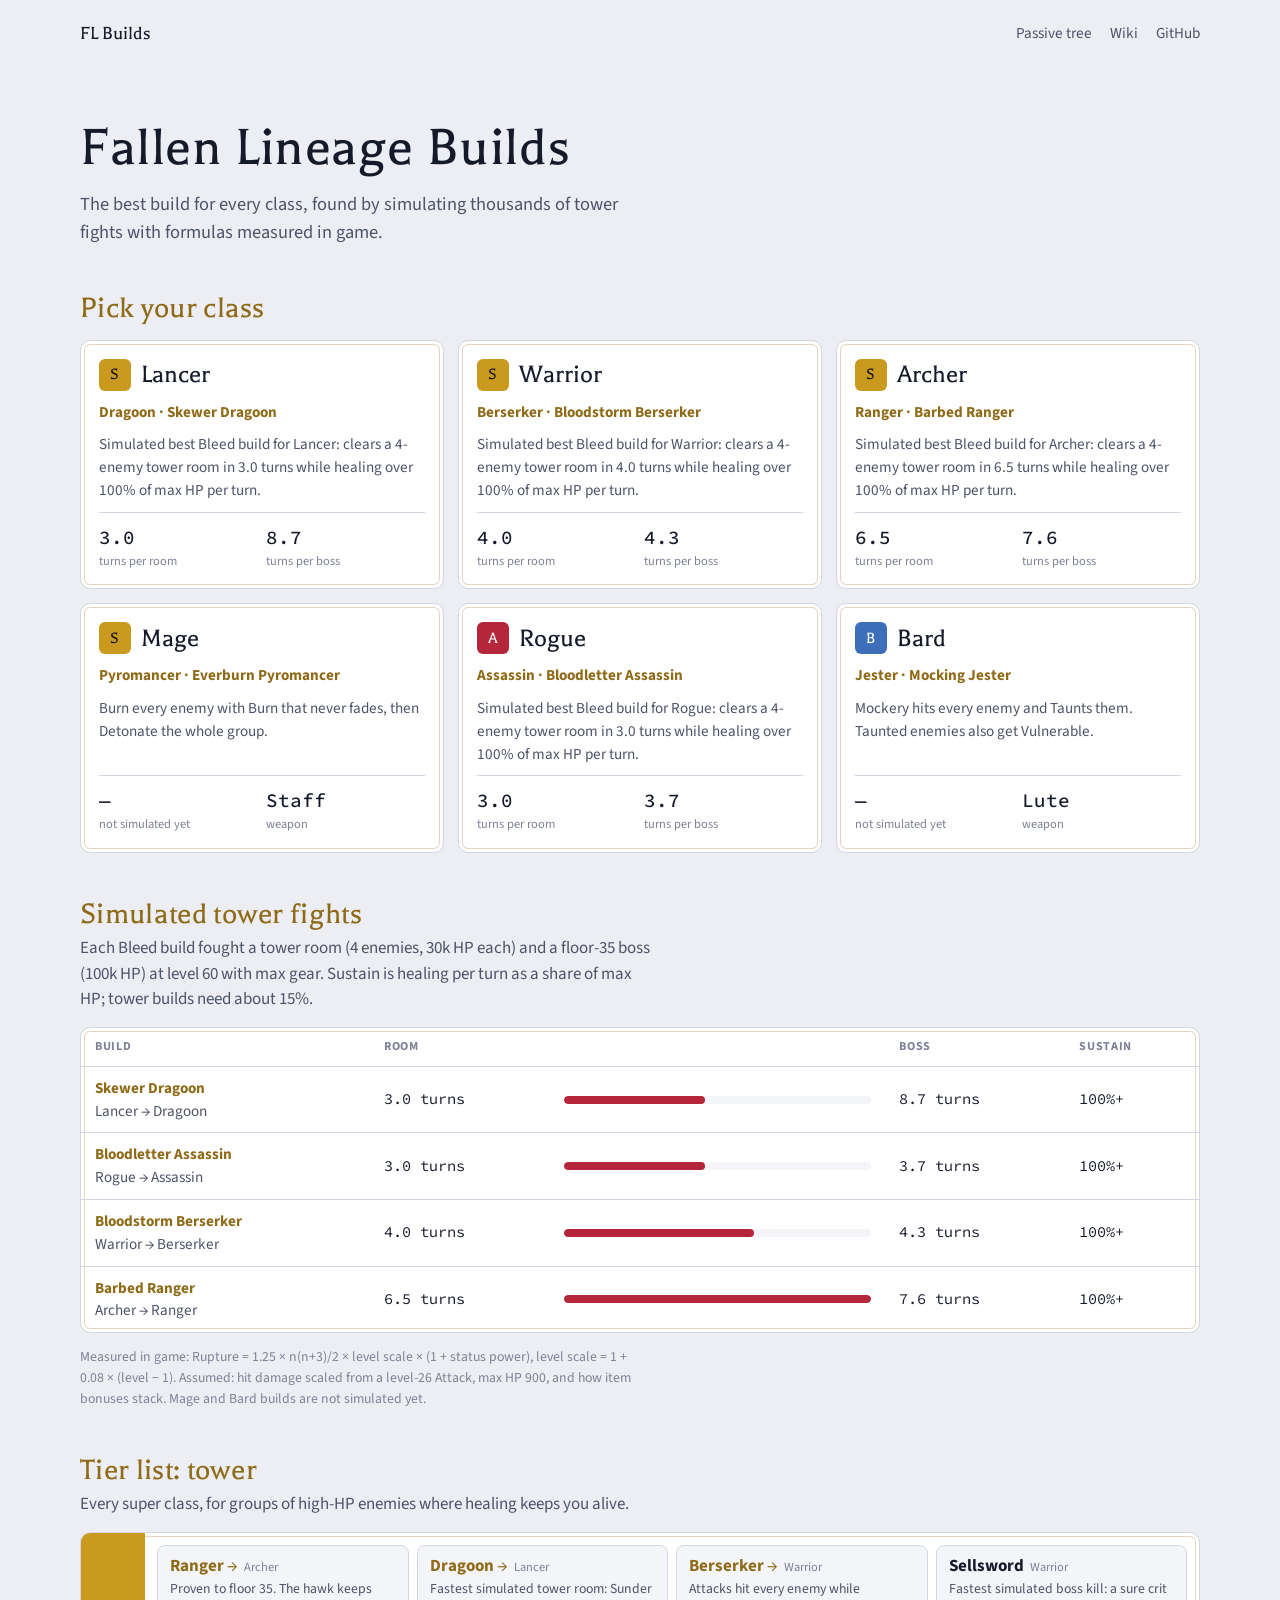
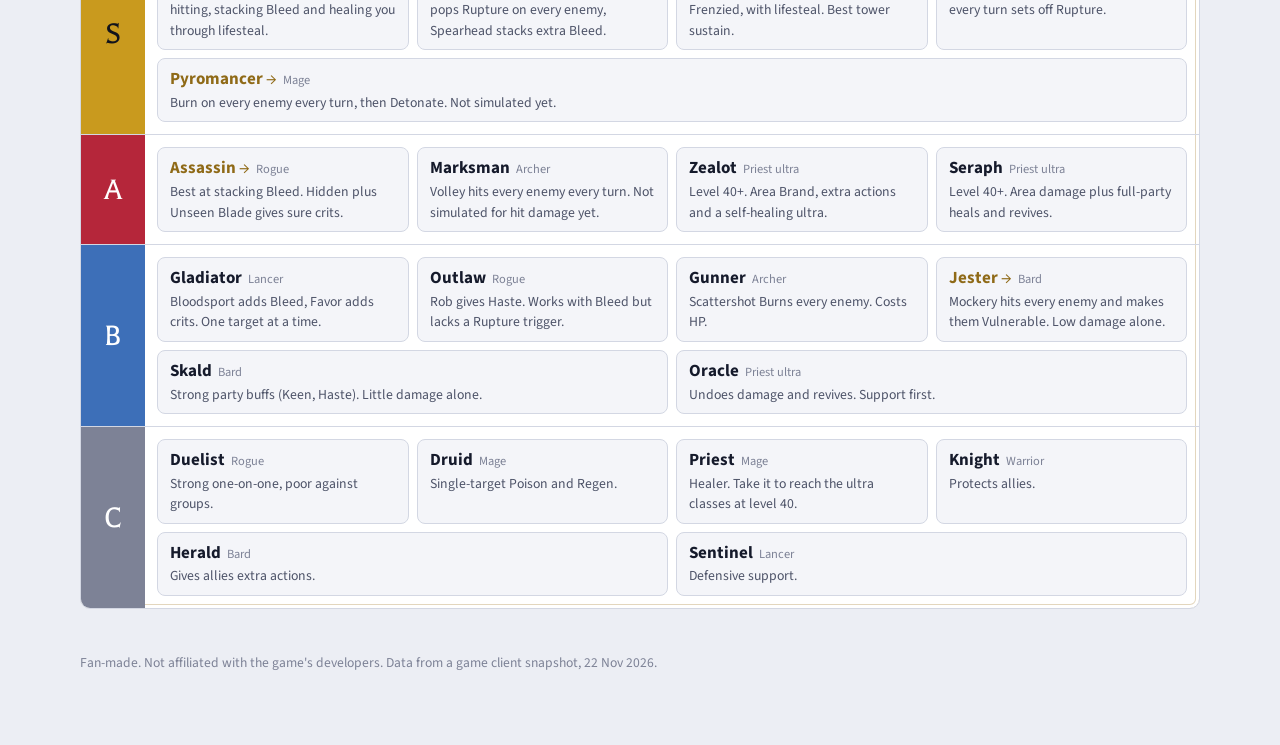
==== commit c24d2782: "Add interactive passive tree, class trees and wiki; fix tree links - tree.html: hover/tap tooltips, " ====
--- a/index.html
+++ b/index.html
@@ -11,7 +11,7 @@
 </head>
 <body>
 <div class="wrap">
-  <div class="top"><a class="brand" href="./">FL Builds</a><a href="https://github.com/IamN4m3l3ss/FL-Builds">GitHub</a></div>
+  <div class="top"><a class="brand" href="./">FL Builds</a><span class="topnav"><a href="tree.html">Passive tree</a><a href="wiki.html">Wiki</a><a href="https://github.com/IamN4m3l3ss/FL-Builds">GitHub</a></span></div>
 
   <header class="hero">
     <h1>Fallen Lineage Builds</h1>
--- a/assets/style.css
+++ b/assets/style.css
@@ -212,3 +212,82 @@
 .note{font-size:.86rem;color:var(--faint);max-width:80ch}
 footer{font-size:.85rem;color:var(--faint)}
 @media (prefers-reduced-motion: reduce){html{scroll-behavior:auto}*{transition:none!important}}
+
+/* ---------- passive tree planner (tree.html) ---------- */
+.hero.tight{padding-bottom:8px}
+.tplan{display:grid;grid-template-columns:minmax(0,1fr) 320px;gap:16px;align-items:start}
+@media (max-width:900px){.tplan{grid-template-columns:1fr}}
+.tmap{aspect-ratio:auto;height:min(78vh,900px);min-height:420px}
+.tmap .n{fill:var(--tc,var(--node));opacity:.55;transition:opacity .15s}
+.tmap .n.k-notable,.tmap .n.k-keystone{opacity:.8}
+.tmap .n.k-start{opacity:1}
+.tmap .n:hover,.tmap .n:focus{opacity:1;stroke:var(--ink);stroke-width:6;outline:none}
+.tmap .n.can{opacity:.95;stroke:var(--gold);stroke-width:5}
+.tmap .n.on{opacity:1;fill:var(--tc,var(--blood));stroke:var(--blood);stroke-width:9}
+.tmap .n.k-start.on{fill:var(--blood)}
+.tmap svg.searching .n{opacity:.15}
+.tmap svg.searching .n.hit{opacity:1;stroke:var(--sky);stroke-width:10}
+.tmap .n.no{animation:nope .35s}
+@keyframes nope{0%,100%{transform:none}30%{transform:translateX(-10px)}60%{transform:translateX(10px)}}
+.tmap .n{transform-box:fill-box;transform-origin:center}
+.tmap .e{fill:none}
+.tl{font-family:var(--f-display)}
+.tip{position:absolute;z-index:5;max-width:300px;background:var(--panel);border:1px solid var(--frame);border-radius:8px;
+  padding:10px 12px;box-shadow:0 6px 24px rgba(0,0,0,.25);pointer-events:none;font-size:14px;line-height:1.4}
+.tip .th{display:flex;gap:8px;align-items:baseline;justify-content:space-between}
+.tip .th b{font-family:var(--f-display);font-size:18px;color:var(--gold)}
+.tip .kb{font-size:11px;text-transform:uppercase;letter-spacing:.06em;color:var(--muted)}
+.tip .kb.k-keystone{color:var(--blood)}
+.tip .tt{font-size:12px;color:var(--faint);margin-top:2px}
+.tip p{margin:6px 0 0}
+.tip .c,.pk .c{color:var(--blood)}
+.tip .ts{margin-top:8px;font-size:12px;color:var(--muted)}
+.tside{display:flex;flex-direction:column;gap:10px;max-height:min(78vh,900px);overflow:auto}
+.tside input{font:inherit;padding:8px 10px;border:1px solid var(--line);border-radius:6px;background:var(--panel2);color:var(--ink)}
+.qn{font-size:13px;color:var(--muted);min-height:1em}
+.pts{display:flex;align-items:baseline;gap:8px;border-top:1px solid var(--line);padding-top:10px}
+.pts b{font-family:var(--f-mono);font-size:24px}
+.pts button{margin-left:auto}
+.pk{display:flex;flex-direction:column;gap:2px;text-align:left;font:inherit;color:inherit;background:var(--panel2);
+  border:1px solid var(--line);border-radius:6px;padding:8px 10px;cursor:pointer}
+.pk b{font-family:var(--f-display);font-size:16px}
+.pk .d{font-size:13px;color:var(--muted)}
+.pk .ks{font-size:11px;text-transform:uppercase;color:var(--blood)}
+.topnav{display:flex;gap:18px}
+
+.csel{display:flex;gap:8px}
+.csel select{flex:1;font:inherit;padding:6px 8px;border:1px solid var(--line);border-radius:6px;background:var(--panel2);color:var(--ink)}
+.tmap .cring{fill:none;stroke:var(--frame);stroke-width:4;stroke-dasharray:14 12;opacity:.6}
+.tmap .cn{fill:var(--panel2);stroke:var(--frame);stroke-width:5;opacity:1}
+.tmap .cn.k-notable{stroke-width:7}
+.tmap .cn.k-capstone{stroke:var(--gold);stroke-width:9}
+.tmap .cn.on{fill:var(--blood);stroke:var(--gold)}
+.tmap .cn.can{stroke:var(--gold);stroke-width:8}
+.tmap .chub{opacity:1}
+
+/* ---------- wiki ---------- */
+.wtabs{display:flex;gap:6px;margin:8px 0 14px;border-bottom:1px solid var(--line)}
+.wtabs button{font:inherit;font-family:var(--f-display);font-size:18px;background:none;border:0;border-bottom:3px solid transparent;
+  padding:8px 14px;color:var(--muted);cursor:pointer}
+.wtabs button[aria-selected="true"]{color:var(--gold);border-bottom-color:var(--gold)}
+.wfilters{display:flex;flex-wrap:wrap;gap:8px;align-items:center;margin-bottom:10px}
+.wfilters input,.wfilters select{font:inherit;padding:7px 10px;border:1px solid var(--line);border-radius:6px;background:var(--panel2);color:var(--ink)}
+.wfilters input{flex:1 1 220px}
+.wgrid{display:grid;grid-template-columns:repeat(auto-fill,minmax(260px,1fr));gap:12px}
+.icard{display:flex;flex-direction:column;gap:6px;border-top:3px solid var(--rc)}
+.icard header{display:flex;justify-content:space-between;gap:8px;align-items:baseline}
+.icard h3{margin:0;font-family:var(--f-display);font-size:19px}
+.icard .rar{font-size:12px;text-transform:uppercase;letter-spacing:.05em;color:var(--rc);white-space:nowrap}
+.icard .meta{font-size:13px;color:var(--muted)}
+.icard .st{list-style:none;margin:0;padding:0;font-size:14px;display:flex;flex-direction:column;gap:3px}
+.icard .st li{display:flex;gap:8px;align-items:baseline}
+.icard .st li b{font-family:var(--f-mono);margin-left:auto}
+.icard .st li em{font-size:12px;color:var(--faint);font-style:normal}
+.icard .st li.pw{color:var(--gold)}
+.drops{display:flex;flex-wrap:wrap;gap:5px;margin-top:auto;padding-top:6px;border-top:1px solid var(--line);font-size:12px}
+.dchip{background:var(--panel2);border:1px solid var(--line);border-radius:999px;padding:2px 8px}
+.dchip b{font-family:var(--f-mono);font-weight:500}
+.wterms{display:grid;grid-template-columns:repeat(auto-fill,minmax(280px,1fr));gap:10px}
+.term h3{margin:0;font-family:var(--f-display);font-size:18px}
+.term .kb{font-size:11px;text-transform:uppercase;letter-spacing:.06em;color:var(--faint)}
+.term p{margin:6px 0 0;font-size:14px}
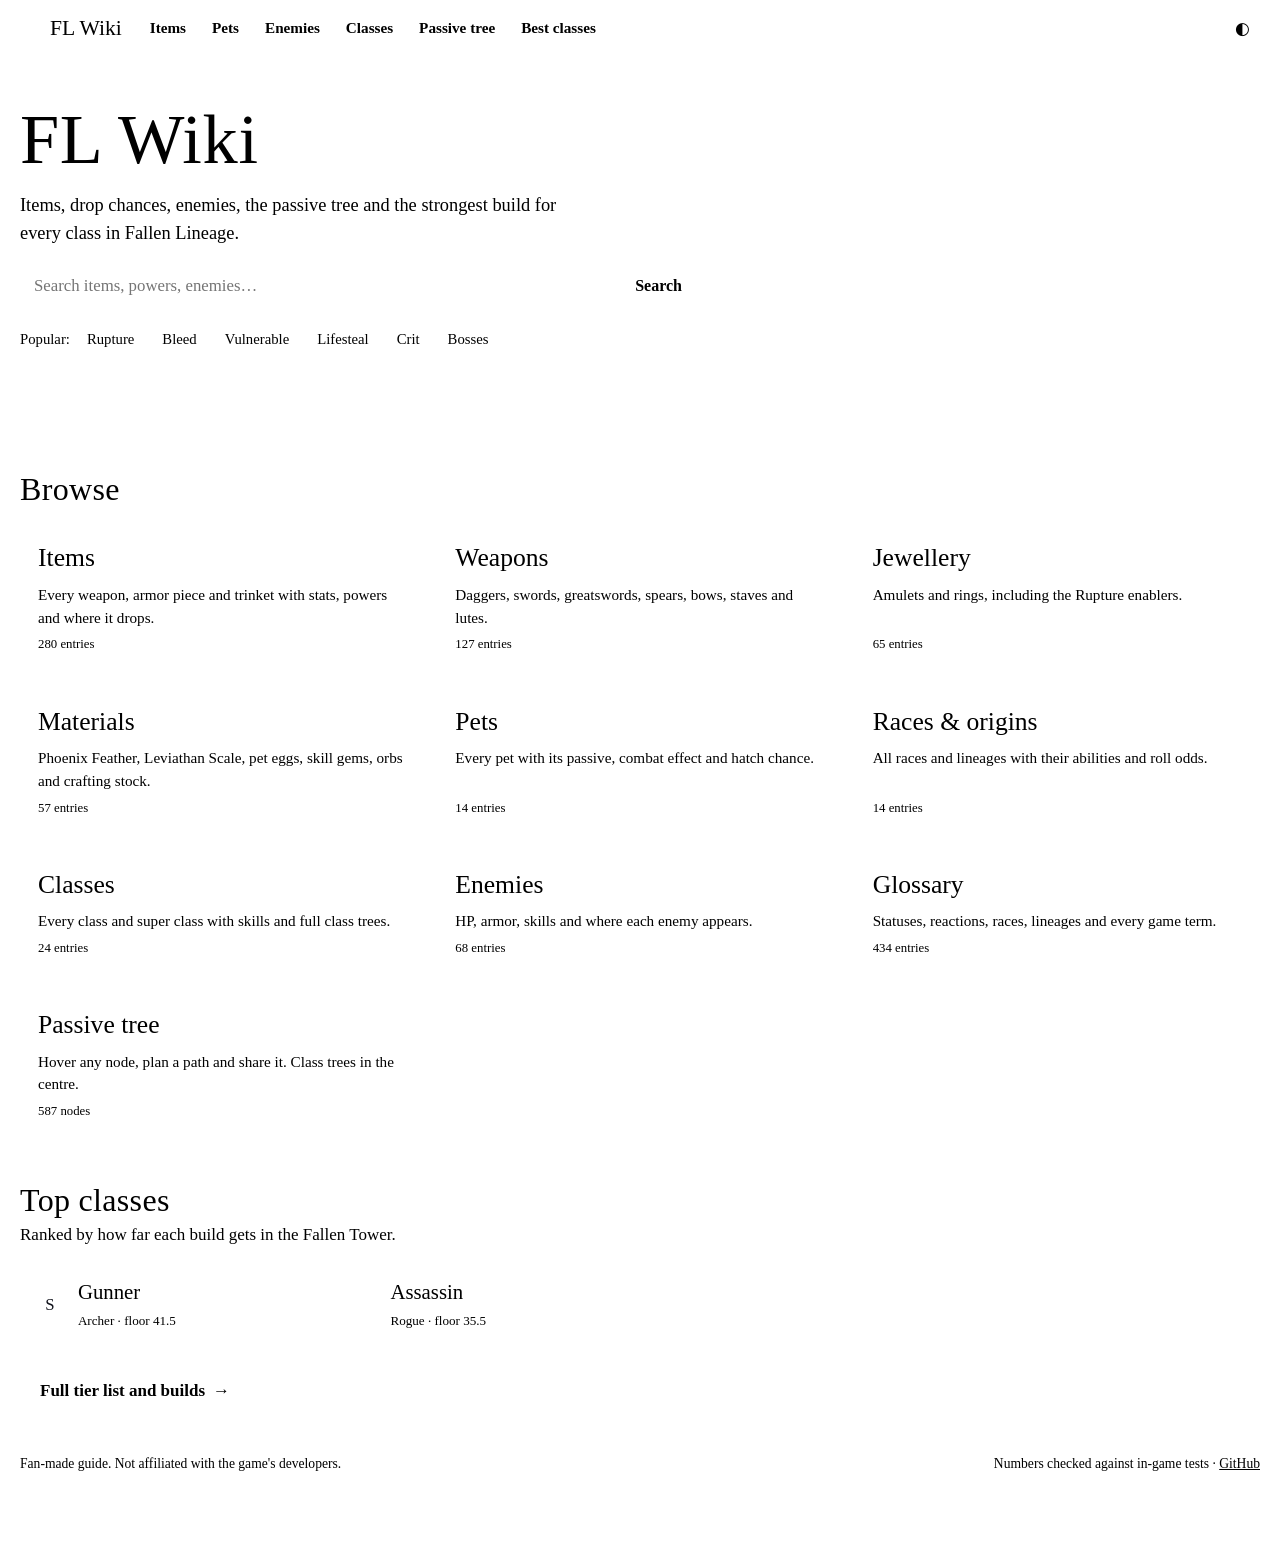
==== commit 2ea9eef6: "Wiki-first redesign: modular site, full wiki, shared tree map - Home is now the wiki: search, catego" ====
--- a/index.html
+++ b/index.html
@@ -3,72 +3,55 @@
 <head>
 <meta charset="utf-8">
 <meta name="viewport" content="width=device-width, initial-scale=1, viewport-fit=cover">
-<title>Fallen Lineage Builds</title>
-<meta name="description" content="Best build for every Fallen Lineage class, found by simulating thousands of tower fights.">
+<title>FL Wiki · Fallen Lineage</title>
+<meta name="description" content="Fallen Lineage wiki: every item with stats, powers and drop chances, every enemy, the passive tree, and the best build for each class.">
 <link rel="preconnect" href="https://fonts.googleapis.com">
 <link rel="stylesheet" href="https://fonts.googleapis.com/css2?family=Balthazar&family=Source+Sans+3:wght@400;600;700&family=Source+Code+Pro:wght@500&display=swap">
-<link rel="stylesheet" href="assets/style.css">
+<link rel="stylesheet" href="assets/css/core.css">
+<link rel="stylesheet" href="assets/css/home.css">
 </head>
-<body>
-<div class="wrap">
-  <div class="top"><a class="brand" href="./">FL Builds</a><span class="topnav"><a href="tree.html">Passive tree</a><a href="wiki.html">Wiki</a><a href="https://github.com/IamN4m3l3ss/FL-Builds">GitHub</a></span></div>
-
-  <header class="hero">
-    <h1>Fallen Lineage Builds</h1>
-    <p>The best build for every class, found by simulating thousands of tower fights with formulas measured in game.</p>
-  </header>
-
-  <section>
-    <div class="sechead"><h2>Pick your class</h2></div>
-    <div class="crests" id="crests"></div>
-  </section>
-
-  <section id="sim">
-    <div class="sechead">
-      <h2>Simulated tower fights</h2>
-      <p>Each Bleed build fought a tower room (4 enemies, 30k HP each) and a floor-35 boss (100k HP) at level 60 with max gear. Sustain is healing per turn as a share of max HP; tower builds need about 15%.</p>
+<body data-page="home">
+<header id="site-head"></header>
+<div class="wrap wide">
+  <section class="land">
+    <h1 id="site-title">FL Wiki</h1>
+    <p>Items, drop chances, enemies, the passive tree and the strongest build for every class in Fallen Lineage.</p>
+    <form class="bigsearch" action="wiki.html" role="search">
+      <input class="field" name="q" type="search" placeholder="Search items, powers, enemies…" aria-label="Search the wiki" autocomplete="off">
+      <button type="submit">Search</button>
+    </form>
+    <div class="quick" aria-label="Popular searches">
+      <span class="muted">Popular:</span>
+      <a href="wiki.html?q=rupture#/items">Rupture</a><a href="wiki.html?q=bleed#/items">Bleed</a><a href="wiki.html?q=vulnerable#/items">Vulnerable</a>
+      <a href="wiki.html?q=lifesteal#/items">Lifesteal</a><a href="wiki.html?q=crit#/items">Crit</a><a href="wiki.html#/enemies/bosses">Bosses</a>
     </div>
-    <div class="panel tablewrap"><table>
-      <thead><tr><th>Build</th><th>Room</th><th></th><th>Boss</th><th>Sustain</th></tr></thead>
-      <tbody id="simrows"></tbody>
-    </table></div>
-    <p class="note">Measured in game: Rupture = 1.25 × n(n+3)/2 × level scale × (1 + status power), level scale = 1 + 0.08 × (level − 1). Assumed: hit damage scaled from a level-26 Attack, max HP 900, and how item bonuses stack. Mage and Bard builds are not simulated yet.</p>
+    <a class="cta" href="classes.html">See the best classes <span aria-hidden="true">→</span></a>
   </section>
 
   <section>
-    <div class="sechead"><h2>Tier list: tower</h2><p>Every super class, for groups of high-HP enemies where healing keeps you alive.</p></div>
-    <div class="panel tiers" id="tiers"></div>
+    <div class="sechead"><h2>Browse</h2></div>
+    <div class="tiles" id="tiles">
+      <a class="panel tile" href="wiki.html#/items"><b>Items</b><span>Every weapon, armor piece and trinket with stats, powers and where it drops.</span><em data-count="items"></em></a>
+      <a class="panel tile" href="wiki.html#/items/weapon:daggers"><b>Weapons</b><span>Daggers, swords, greatswords, spears, bows, staves and lutes.</span><em data-count="weapons"></em></a>
+      <a class="panel tile" href="wiki.html#/items/amulet"><b>Jewellery</b><span>Amulets and rings, including the Rupture enablers.</span><em data-count="jewellery"></em></a>
+      <a class="panel tile" href="wiki.html#/materials"><b>Materials</b><span>Phoenix Feather, Leviathan Scale, pet eggs, skill gems, orbs and crafting stock.</span><em data-count="materials"></em></a>
+      <a class="panel tile" href="wiki.html#/pets"><b>Pets</b><span>Every pet with its passive, combat effect and hatch chance.</span><em data-count="pets"></em></a>
+      <a class="panel tile" href="wiki.html#/races"><b>Races &amp; origins</b><span>All races and lineages with their abilities and roll odds.</span><em data-count="races"></em></a>
+      <a class="panel tile" href="wiki.html#/classes"><b>Classes</b><span>Every class and super class with skills and full class trees.</span><em data-count="classes"></em></a>
+      <a class="panel tile" href="wiki.html#/enemies"><b>Enemies</b><span>HP, armor, skills and where each enemy appears.</span><em data-count="enemies"></em></a>
+      <a class="panel tile" href="wiki.html#/glossary"><b>Glossary</b><span>Statuses, reactions, races, lineages and every game term.</span><em data-count="terms"></em></a>
+      <a class="panel tile" href="tree.html"><b>Passive tree</b><span>Hover any node, plan a path and share it. Class trees in the centre.</span><em>587 nodes</em></a>
+    </div>
   </section>
 
-  <footer>Fan-made. Not affiliated with the game's developers. Data from a game client snapshot, 22 Nov 2026.</footer>
+  <section>
+    <div class="sechead"><h2>Top classes</h2><p>Ranked by how far each build gets in the Fallen Tower.</p></div>
+    <div class="topcls" id="topcls"></div>
+    <a class="cta ghost" href="classes.html">Full tier list and builds <span aria-hidden="true">→</span></a>
+  </section>
 </div>
-<script>
-Promise.all([fetch('builds/index.json').then(r => r.json()), fetch('builds/tiers.json').then(r => r.json())]).then(([list, tiers]) => {
-  const link = {}; list.forEach(b => link[b.class.split('→').pop().trim()] = b.id);
-  const t = (x, d = 1) => x == null ? '—' : x.toFixed(d);
-  document.getElementById('crests').innerHTML = list.map(b => {
-    const [cls, sup] = b.class.split('→').map(s => s.trim());
-    const stats = b.sim
-      ? `<div class="stat"><b>${t(b.sim.room)}</b><span>turns per room</span></div><div class="stat"><b>${t(b.sim.boss)}</b><span>turns per boss</span></div>`
-      : `<div class="stat"><b>—</b><span>not simulated yet</span></div><div class="stat"><b>${b.weapon}</b><span>weapon</span></div>`;
-    return `<a class="panel crest" href="build.html?id=${encodeURIComponent(b.id)}">
-      <div class="row"><span class="tier ${b.tier}">${b.tier}</span><span class="cls">${cls}</span></div>
-      <span class="sup">${sup} · ${b.name}</span>
-      <p>${b.summary}</p>
-      <div class="stats">${stats}</div></a>`;
-  }).join('');
-  const sims = list.filter(b => b.sim).sort((a, b) => a.sim.room - b.sim.room);
-  const worst = Math.max(...sims.map(b => b.sim.room), 1);
-  document.getElementById('simrows').innerHTML = sims.map(b =>
-    `<tr><td><a href="build.html?id=${b.id}">${b.name}</a><br><span class="muted">${b.class}</span></td>
-     <td class="n">${t(b.sim.room)} turns</td><td style="width:30%"><div class="bar"><i style="width:${(b.sim.room / worst * 100).toFixed(0)}%"></i></div></td>
-     <td class="n">${t(b.sim.boss)} turns</td><td class="n">${b.sim.sustain == null ? '—' : b.sim.sustain >= 100 ? '100%+' : b.sim.sustain.toFixed(0) + '%'}</td></tr>`).join('');
-  document.getElementById('tiers').innerHTML = tiers.map(row =>
-    `<div class="trow"><span class="tl ${row.tier}">${row.tier}</span><div class="ents">${row.entries.map(e => {
-      const nm = link[e.name] ? `<a href="build.html?id=${link[e.name]}"><b>${e.name}</b> →</a>` : `<b>${e.name}</b>`;
-      return `<div class="ent">${nm}<span class="f">${e.from}</span><p>${e.why}</p></div>`;
-    }).join('')}</div></div>`).join('');
-});
-</script>
+<footer id="site-foot"></footer>
+<script src="assets/js/site.js"></script>
+<script src="assets/js/home.js"></script>
 </body>
 </html>
--- a/assets/css/core.css
+++ b/assets/css/core.css
@@ -0,0 +1,155 @@
+/* Core: tokens, base, shared components. Every page loads this first. */
+   Layout: one column; sticky section bar on build pages; every block is a framed panel. */
+:root{
+  --bg:#eceef4; --panel:#ffffff; --panel2:#f4f5f9; --line:#d3d7e3; --frame:#b89a5a;
+  --ink:#151a2b; --muted:#4d5368; --faint:#7d8296;
+  --gold:#8f6a17; --blood:#b5263a; --blood-soft:#f8e3e6; --sky:#2b62c4; --violet:#7b45c4;
+  --t-S:#c99a1e; --t-A:#b5263a; --t-B:#3d6fb8; --t-C:#7d8296;
+  --node:#c9cdd9; --edge:#dde0e9;
+  --f-display:"Balthazar", "Cinzel", Georgia, serif;
+  --f-body:"Source Sans 3", "Source Sans Pro", system-ui, -apple-system, "Segoe UI", sans-serif;
+  --f-mono:"Source Code Pro", ui-monospace, Menlo, monospace;
+  color-scheme:light;
+}
+@media (prefers-color-scheme: dark){:root:not([data-theme="light"]){
+  --bg:#0c1020; --panel:#141a2c; --panel2:#1b2238; --line:#262f4a; --frame:#6e5a34;
+  --ink:#eee8d8; --muted:#aeb0c2; --faint:#6f7490;
+  --gold:#e0be72; --blood:#ec5a68; --blood-soft:#3a1822; --sky:#7fb0ff; --violet:#b48cf0;
+  --t-S:#e0b54a; --t-A:#e2505f; --t-B:#5f8fdc; --t-C:#5d6380;
+  --node:#2c3550; --edge:#1f273d;
+  color-scheme:dark;}}
+:root[data-theme="dark"]{
+  --bg:#0c1020; --panel:#141a2c; --panel2:#1b2238; --line:#262f4a; --frame:#6e5a34;
+  --ink:#eee8d8; --muted:#aeb0c2; --faint:#6f7490;
+  --gold:#e0be72; --blood:#ec5a68; --blood-soft:#3a1822; --sky:#7fb0ff; --violet:#b48cf0;
+  --t-S:#e0b54a; --t-A:#e2505f; --t-B:#5f8fdc; --t-C:#5d6380;
+  --node:#2c3550; --edge:#1f273d;
+  color-scheme:dark;}
+
+*{box-sizing:border-box}
+[hidden]{display:none!important}
+html{scroll-behavior:smooth;scroll-padding-top:64px}
+body{margin:0;background:var(--bg);color:var(--ink);font-family:var(--f-body);font-size:17px;line-height:1.5;
+  padding-left:max(16px, env(safe-area-inset-left, 0px));padding-right:max(16px, env(safe-area-inset-right, 0px));padding-block:0 72px}
+body::before{content:"";position:fixed;inset:0 0 auto;height:env(safe-area-inset-top, 0px);z-index:10;background:var(--bg)}
+.wrap{max-width:1120px;margin:0 auto;display:flex;flex-direction:column;gap:44px}
+h1,h2,h3{font-family:var(--f-display);font-weight:400;margin:0;line-height:1.1;text-wrap:balance;letter-spacing:.01em}
+h1{font-size:clamp(2.4rem,6vw,3.6rem)}
+h2{font-size:clamp(1.6rem,3.2vw,2rem);color:var(--gold)}
+h3{font-size:1.25rem}
+p{margin:0}
+a{color:inherit}
+.muted{color:var(--muted)}
+.num{font-family:var(--f-mono);font-variant-numeric:tabular-nums}
+:focus-visible{outline:2px solid var(--gold);outline-offset:2px}
+button{font:inherit;font-size:.9rem;color:var(--ink);background:var(--panel2);border:1px solid var(--line);border-radius:6px;padding:5px 12px;cursor:pointer}
+button:hover{border-color:var(--gold)}
+
+/* framed panel, like the in-game windows */
+.panel{background:var(--panel);border:1px solid var(--line);border-radius:10px;
+  box-shadow:inset 0 0 0 3px var(--panel), inset 0 0 0 4px color-mix(in srgb, var(--frame) 40%, transparent)}
+.label{font-size:.76rem;font-weight:700;letter-spacing:.08em;text-transform:uppercase;color:var(--faint)}
+.tier{display:inline-flex;align-items:center;justify-content:center;font-family:var(--f-display);font-size:1.05rem;width:1.9em;height:1.9em;border-radius:6px;color:#11131c;background:var(--t-C);flex:none}
+.tier.S{background:var(--t-S)}.tier.A{background:var(--t-A);color:#fff}.tier.B{background:var(--t-B);color:#fff}.tier.C{background:var(--t-C);color:#fff}
+.chip{display:inline-flex;align-items:center;gap:6px;font-size:.86rem;border:1px solid var(--line);border-radius:99px;padding:2px 11px;color:var(--muted);background:var(--panel2)}
+
+
+/* tables */
+.tablewrap{overflow-x:auto}
+table{border-collapse:collapse;width:100%;min-width:640px;font-size:.95rem}
+th,td{text-align:left;padding:10px 14px;border-bottom:1px solid var(--line);vertical-align:middle}
+th{font-size:.76rem;font-weight:700;letter-spacing:.06em;text-transform:uppercase;color:var(--faint)}
+td.n{font-family:var(--f-mono);font-variant-numeric:tabular-nums}
+tr:last-child td{border-bottom:0}
+td a{color:var(--gold);text-decoration:none;font-weight:700}
+.bar{height:8px;border-radius:99px;background:var(--panel2);overflow:hidden;min-width:80px}
+.bar i{display:block;height:100%;background:var(--blood);border-radius:99px}
+
+/* sections */
+section{display:flex;flex-direction:column;gap:14px}
+.sechead{display:flex;flex-direction:column;gap:4px}
+.sechead p{color:var(--muted);max-width:72ch}
+
+/* zoomable tree map (build + tree pages) */
+.map{position:relative;overflow:hidden;aspect-ratio:1/1;max-width:100%;touch-action:none}
+.map svg{width:100%;height:100%;display:block;cursor:grab}
+.map svg.drag{cursor:grabbing}
+.ctrl{position:absolute;right:12px;top:12px;display:flex;gap:6px}
+.e{stroke:var(--edge);stroke-width:5}
+.e.on{stroke:var(--blood);stroke-width:13;stroke-linecap:round}
+.n{fill:var(--node);cursor:pointer}
+.n.k-keystone{stroke:var(--gold);stroke-width:7}
+.n.k-start{fill:var(--panel);stroke:var(--faint);stroke-width:6}
+.n.on,.n.k-start.on{fill:var(--blood)}
+.badge{cursor:pointer}
+.badge circle{fill:var(--blood);stroke:var(--panel);stroke-width:7}
+.badge text{fill:#fff;font-family:var(--f-mono);font-weight:500;text-anchor:middle;dominant-baseline:central;pointer-events:none}
+.badge.off circle{fill:var(--node)}
+.badge.off text{fill:var(--muted)}
+.lbl{font-family:var(--f-body);font-weight:700;fill:var(--ink);paint-order:stroke;stroke:var(--panel);stroke-linejoin:round;pointer-events:none}
+.lbl.off{fill:var(--faint)}
+.note{font-size:.86rem;color:var(--faint);max-width:80ch}
+footer{font-size:.85rem;color:var(--faint)}
+@media (prefers-reduced-motion: reduce){html{scroll-behavior:auto}*{transition:none!important}}
+
+/* ---------- site shell (rendered by assets/js/site.js) ---------- */
+.site-head{position:relative;z-index:6;margin-inline:calc(-1 * max(16px, env(safe-area-inset-left, 0px)));
+  padding:10px max(16px, env(safe-area-inset-left, 0px));border-bottom:1px solid var(--line);background:var(--panel)}
+.site-head .in{max-width:1240px;margin:0 auto;display:flex;align-items:center;gap:16px}
+.site-head .brand{font-family:var(--f-display);font-size:1.35rem;text-decoration:none;color:var(--ink);white-space:nowrap;display:flex;align-items:center;gap:8px}
+.site-head .brand i{width:22px;height:22px;border:2px solid var(--gold);transform:rotate(45deg);border-radius:3px;display:inline-block}
+.site-nav{display:flex;gap:2px;overflow-x:auto;scrollbar-width:none;flex:1;min-width:0}
+.site-nav a{text-decoration:none;color:var(--muted);font-weight:700;font-size:.95rem;padding:7px 12px;border-radius:7px;white-space:nowrap}
+.site-nav a:hover{color:var(--ink);background:var(--panel2)}
+.site-nav a[aria-current="page"]{color:var(--gold);background:var(--panel2);box-shadow:inset 0 -2px 0 var(--gold)}
+.theme-btn{flex:none;width:36px;height:36px;padding:0;display:grid;place-items:center;font-size:1.05rem}
+@media (max-width:640px){.site-head .in{flex-wrap:wrap;gap:8px}.site-nav{order:3;flex-basis:100%}}
+.wrap.wide{max-width:1240px}
+.site-foot{max-width:1240px;margin:24px auto 0;padding-top:16px;border-top:1px solid var(--line);font-size:.85rem;color:var(--faint);
+  display:flex;flex-wrap:wrap;gap:6px 18px;justify-content:space-between}
+.site-foot a{color:var(--muted)}
+
+/* form controls */
+.field{font:inherit;font-size:.95rem;padding:8px 11px;border:1px solid var(--line);border-radius:7px;background:var(--panel2);color:var(--ink);min-width:0}
+.field:focus{outline:2px solid var(--gold);outline-offset:0;border-color:transparent}
+.seg{display:inline-flex;flex-wrap:wrap;gap:4px}
+.seg button{border-radius:99px;padding:3px 11px;font-size:.84rem}
+.seg button[aria-pressed="true"]{background:var(--ink);color:var(--panel);border-color:var(--ink)}
+.empty{padding:28px;text-align:center;color:var(--faint)}
+
+/* tree map component (assets/js/treemap.js) */
+.tmap{aspect-ratio:1/1}
+.tmap .n{fill:var(--tc,var(--node));opacity:.55;transition:opacity .15s}
+.tmap .n.k-notable,.tmap .n.k-keystone{opacity:.8}
+.tmap .n.k-start{opacity:1}
+.tmap .n:hover,.tmap .n:focus{opacity:1;stroke:var(--ink);stroke-width:6;outline:none}
+.tmap .n.can{opacity:.95;stroke:var(--gold);stroke-width:5}
+.tmap .n.on{opacity:1;fill:var(--tc,var(--blood));stroke:var(--blood);stroke-width:9}
+.tmap .n.k-start.on{fill:var(--blood)}
+.tmap svg.searching .n{opacity:.15}
+.tmap svg.searching .n.hit{opacity:1;stroke:var(--sky);stroke-width:10}
+.tmap .n.no{animation:nope .35s}
+@keyframes nope{0%,100%{transform:none}30%{transform:translateX(-10px)}60%{transform:translateX(10px)}}
+.tmap .n{transform-box:fill-box;transform-origin:center}
+.tmap .e{fill:none}
+.tl{font-family:var(--f-display)}
+.tip{position:absolute;z-index:5;max-width:300px;background:var(--panel);border:1px solid var(--frame);border-radius:8px;
+  padding:10px 12px;box-shadow:0 6px 24px rgba(0,0,0,.25);pointer-events:none;font-size:14px;line-height:1.4}
+.tip .th{display:flex;gap:8px;align-items:baseline;justify-content:space-between}
+.tip .th b{font-family:var(--f-display);font-size:18px;color:var(--gold)}
+.tip .kb{font-size:11px;text-transform:uppercase;letter-spacing:.06em;color:var(--muted)}
+.tip .kb.k-keystone{color:var(--blood)}
+.tip .tt{font-size:12px;color:var(--faint);margin-top:2px}
+.tip p{margin:6px 0 0}
+.tip .c{color:var(--blood)}
+.tip .ts{margin-top:8px;font-size:12px;color:var(--muted)}
+.tmap .cring{fill:none;stroke:var(--frame);stroke-width:4;stroke-dasharray:14 12;opacity:.6}
+.tmap .cn{fill:var(--panel2);stroke:var(--frame);stroke-width:5;opacity:1}
+.tmap .cn.k-notable{stroke-width:7}
+.tmap .cn.k-capstone{stroke:var(--gold);stroke-width:9}
+.tmap .cn.on{fill:var(--blood);stroke:var(--gold)}
+.tmap .cn.can{stroke:var(--gold);stroke-width:8}
+.tmap .chub{opacity:1}
+.tmap .cn.k-root{fill:var(--gold);stroke:var(--frame)}
+.tmap .ce{stroke-width:9}
+.tmap .ce.on{stroke:var(--gold);stroke-width:13}
--- a/assets/css/home.css
+++ b/assets/css/home.css
@@ -0,0 +1,27 @@
+/* Wiki landing */
+.land{display:flex;flex-direction:column;align-items:flex-start;gap:14px;padding:44px 0 8px}
+.land h1{font-size:clamp(2.8rem,8vw,4.4rem)}
+.land>p{font-size:1.15rem;color:var(--muted);max-width:60ch}
+.bigsearch{display:flex;gap:8px;width:min(680px,100%)}
+.bigsearch .field{flex:1;font-size:1.05rem;padding:12px 14px}
+.bigsearch button{padding:10px 18px;font-size:1rem;font-weight:700}
+.quick{display:flex;flex-wrap:wrap;gap:6px;align-items:center;font-size:.92rem}
+.quick a{text-decoration:none;color:var(--muted);border:1px solid var(--line);border-radius:99px;padding:3px 11px;background:var(--panel)}
+.quick a:hover{color:var(--gold);border-color:var(--gold)}
+.cta{display:inline-flex;align-items:center;gap:8px;text-decoration:none;font-weight:700;color:#fff;background:var(--blood);
+  padding:11px 20px;border-radius:8px;margin-top:6px;box-shadow:0 2px 0 color-mix(in srgb, var(--blood) 60%, #000)}
+.cta:hover{filter:brightness(1.08)}
+.cta.ghost{background:none;color:var(--gold);box-shadow:none;border:1px solid var(--frame);align-self:flex-start}
+.tiles{display:grid;grid-template-columns:repeat(3,minmax(0,1fr));gap:12px}
+@media (max-width:900px){.tiles{grid-template-columns:repeat(2,minmax(0,1fr))}}
+@media (max-width:560px){.tiles{grid-template-columns:minmax(0,1fr)}}
+.tile{display:flex;flex-direction:column;gap:6px;padding:18px;text-decoration:none;transition:transform .15s}
+.tile:hover{transform:translateY(-2px)}
+.tile b{font-family:var(--f-display);font-weight:400;font-size:1.6rem;color:var(--gold)}
+.tile span{color:var(--muted);font-size:.95rem}
+.tile em{font-style:normal;font-family:var(--f-mono);font-size:.8rem;color:var(--faint);margin-top:auto}
+.topcls{display:grid;grid-template-columns:repeat(4,minmax(0,1fr));gap:10px}
+@media (max-width:900px){.topcls{grid-template-columns:repeat(2,minmax(0,1fr))}}
+.tc{display:flex;gap:12px;align-items:center;padding:14px;text-decoration:none}
+.tc b{font-family:var(--f-display);font-weight:400;font-size:1.3rem;display:block}
+.tc small{color:var(--faint);font-size:.82rem}
